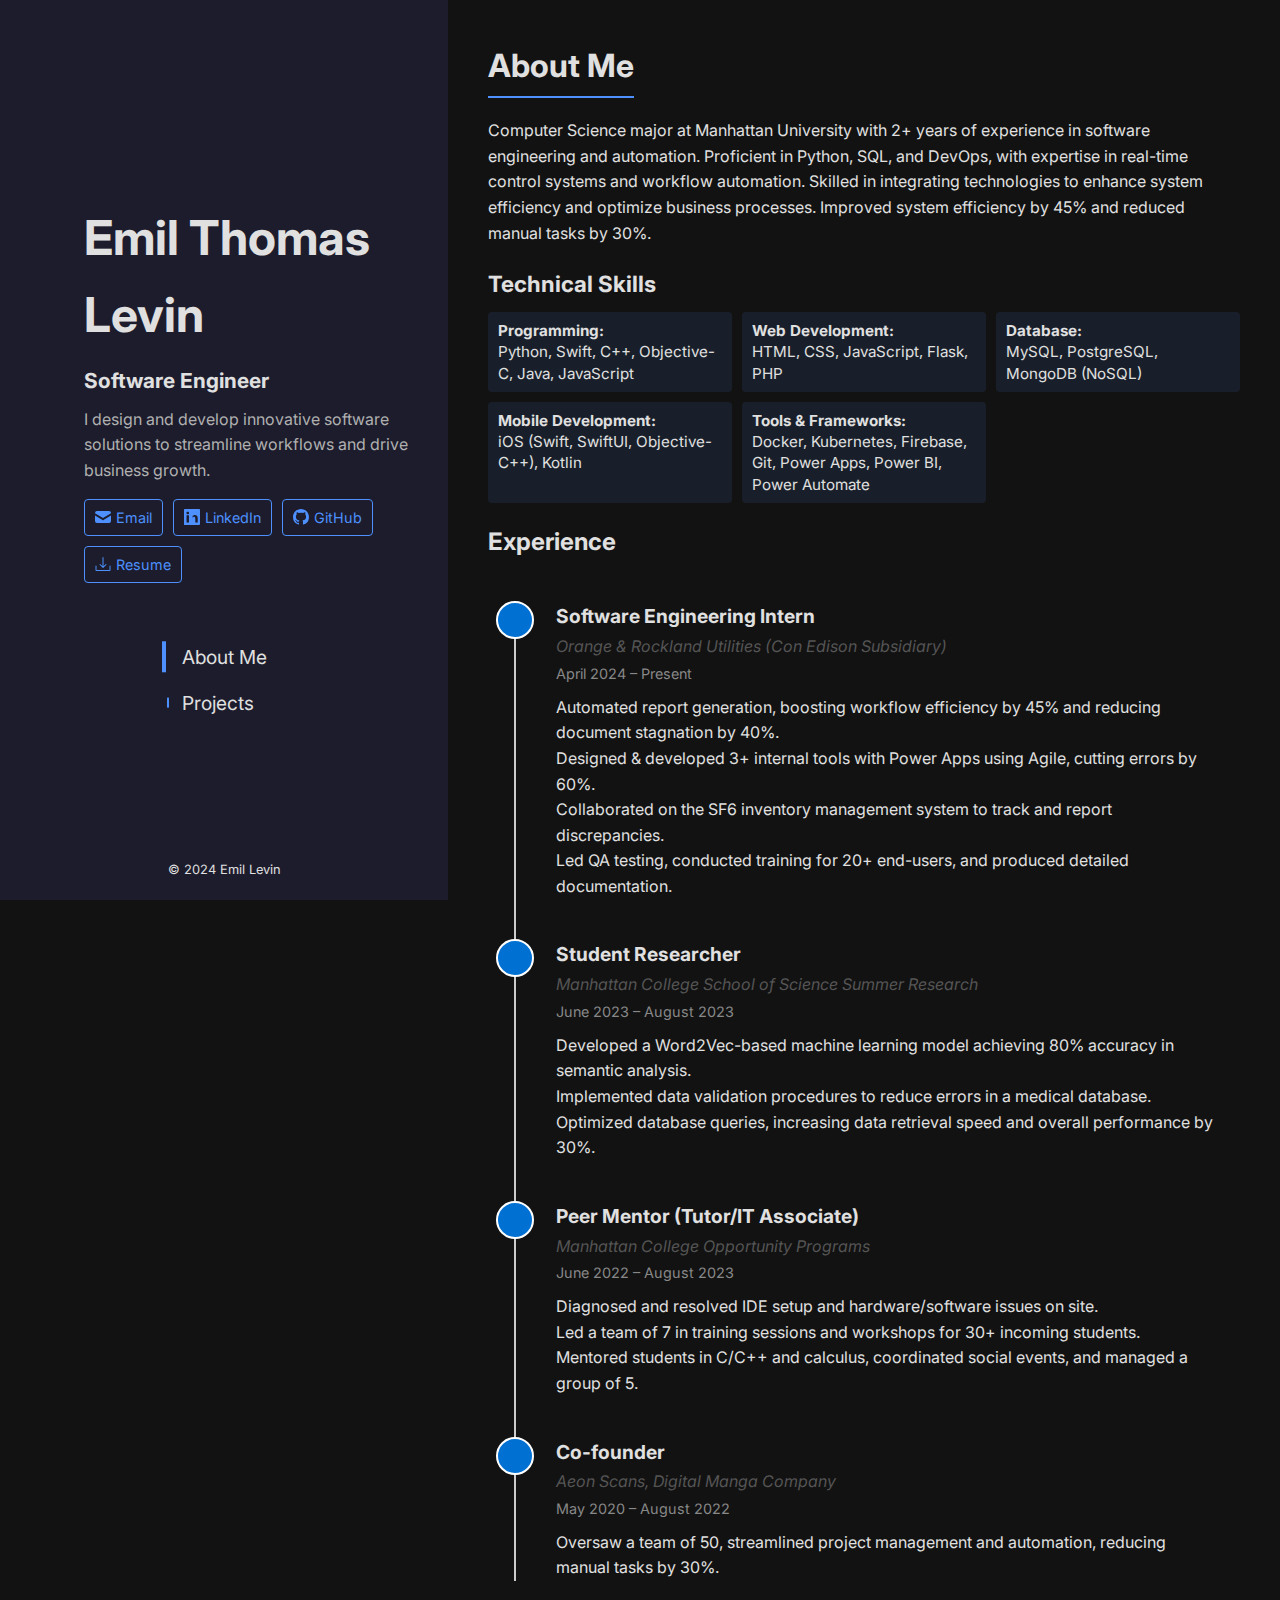
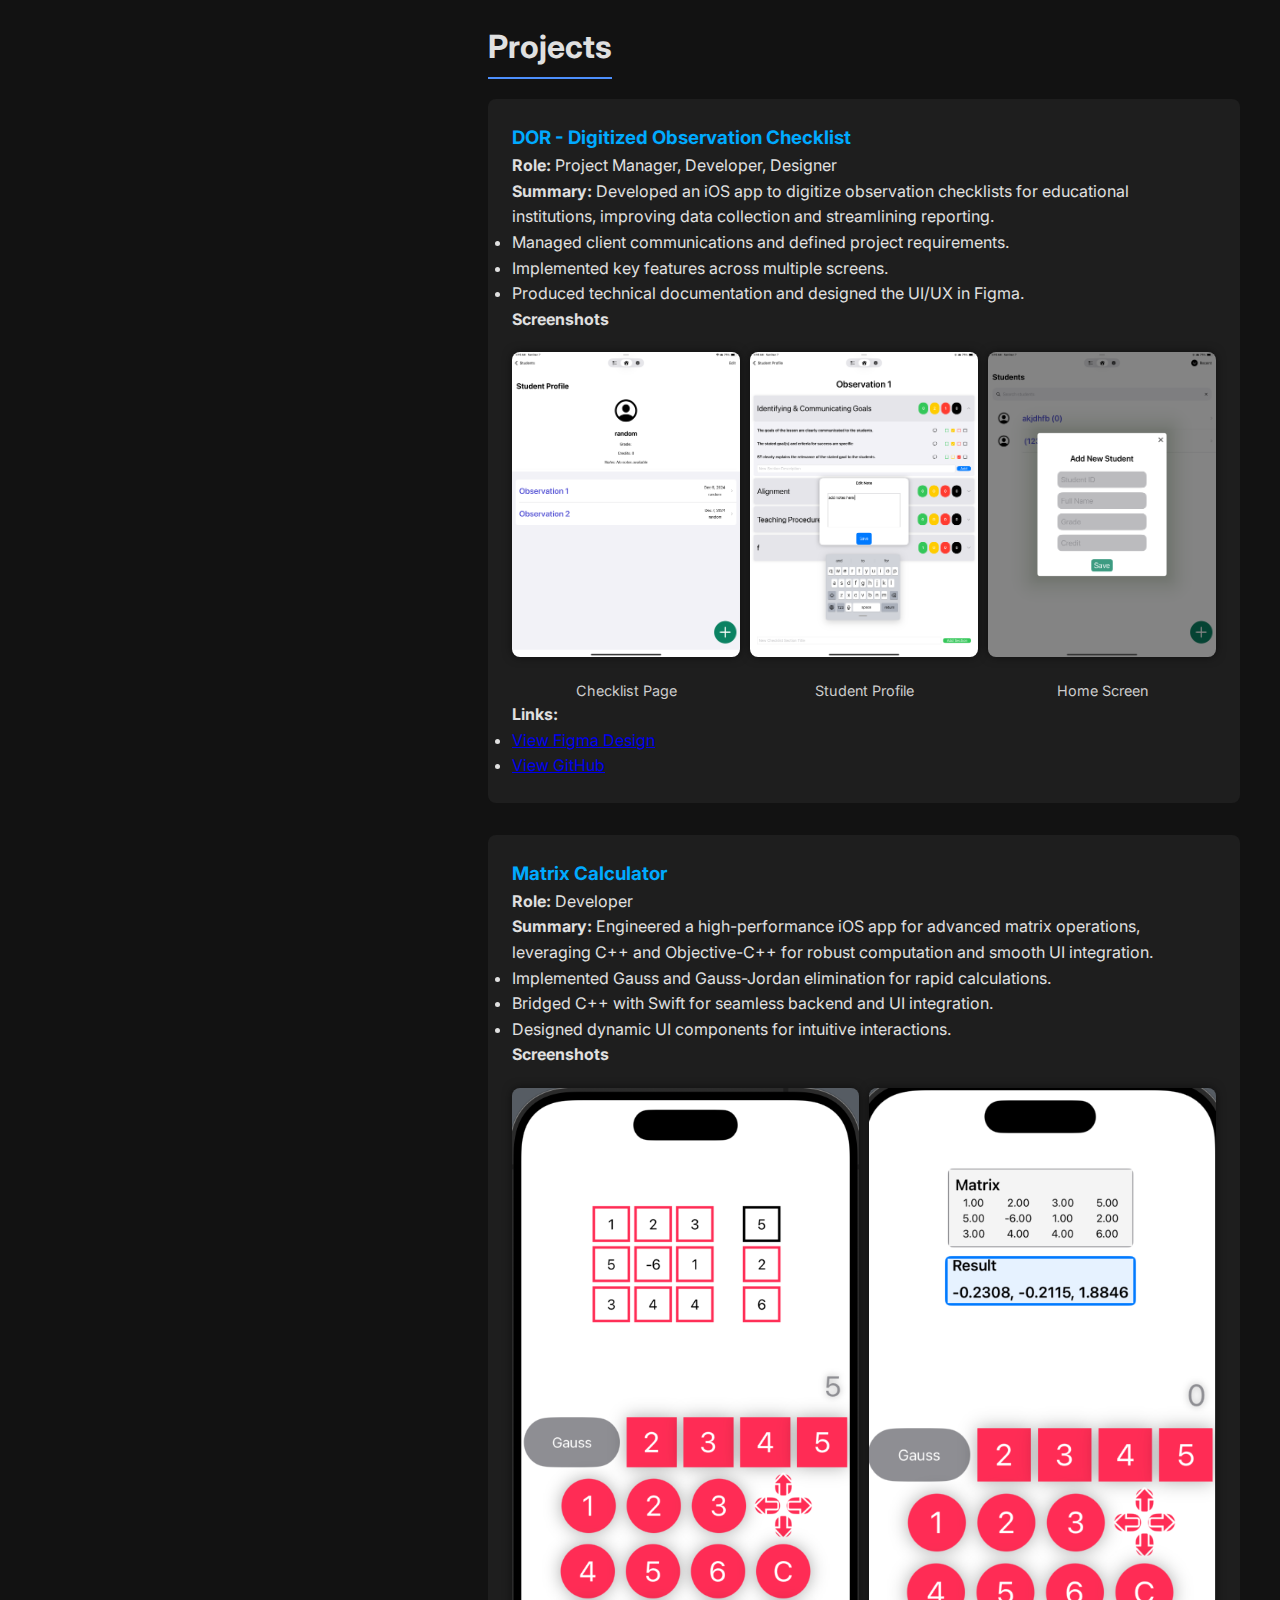
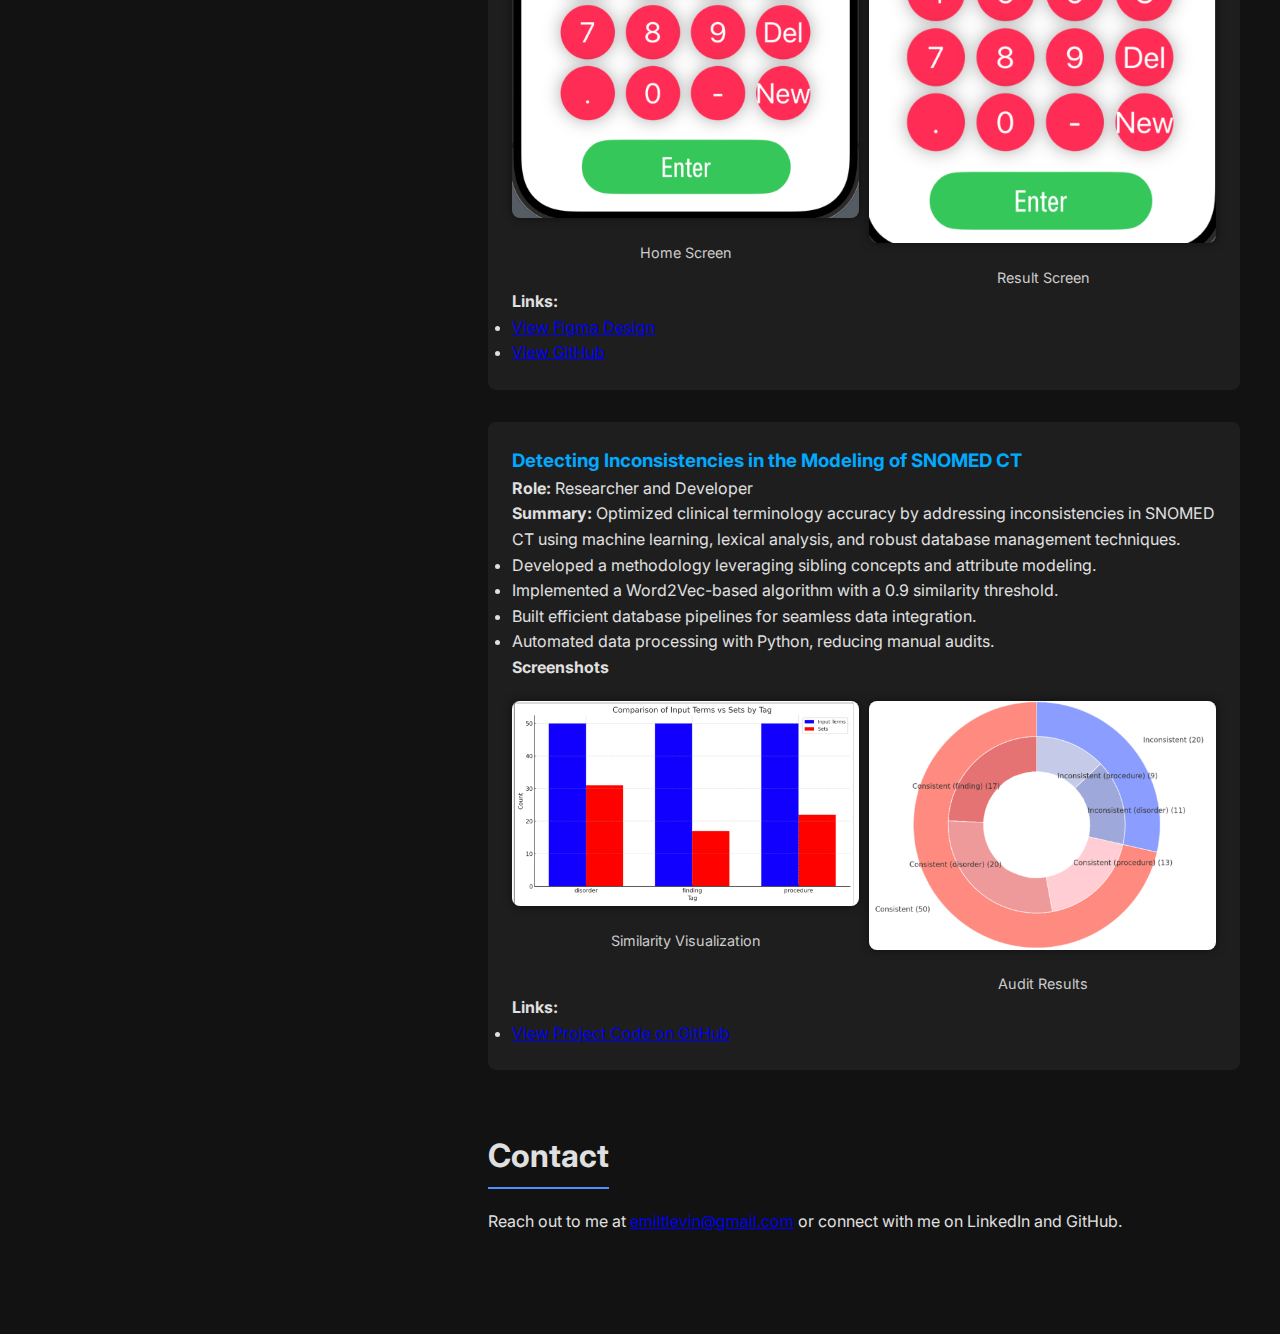
==== index.html @ 822dd649 "redesign" ====
<!DOCTYPE html>
<html lang="en">
<head>
  <meta charset="UTF-8" />
  <meta name="viewport" content="width=device-width, initial-scale=1" />
  <title>Emil Levin Portfolio</title>
  <link rel="stylesheet" href="css/styles.css" />
  <!-- Import a modern font -->
  <link href="https://fonts.googleapis.com/css?family=Inter:400,700&display=swap" rel="stylesheet" />
</head>
<body>
  <!-- Sidebar: fixed, 450px wide -->
  <aside class="sidebar">
    <div class="sidebar-top">
      <div class="profile">
        <h1>Emil Thomas Levin</h1>
        <p class="title">Software Engineer</p>
        <p class="statement">
          I design and develop innovative software solutions to streamline workflows and drive business growth.
        </p>
        <!-- Social buttons -->
        <div class="social-links">
          <!-- Email Button -->
          <a href="mailto:emiltlevin@gmail.com" class="social-btn">
            <!-- Envelope SVG icon -->
            <svg width="16" height="16" fill="currentColor" viewBox="0 0 16 16">
              <path d="M0 4a2 2 0 0 1 2-2h12a2 2 0 0 1 2 2v.217l-8 4.8-8-4.8V4zm0 2.383l7.555 4.533a.5.5 0 0 0 .89 0L16 6.383V12a2 2 0 0 1-2 2H2a2 2 0 0 1-2-2V6.383z"/>
            </svg>
            <span>Email</span>
          </a>
          <!-- LinkedIn Button -->
          <a href="https://linkedin.com/in/elevin01" target="_blank" class="social-btn">
            <!-- LinkedIn SVG icon -->
            <svg width="16" height="16" fill="currentColor" viewBox="0 0 16 16">
              <path d="M0 1.146C0 .513.324 0 .725 0h14.55c.4 0 .725.513.725 1.146v13.708c0 .633-.324 1.146-.725 1.146H.725A.723.723 0 0 1 0 14.854V1.146zm4.943 12.248V6.169H2.542v7.225h2.401zm-1.2-8.213c.837 0 1.357-.554 1.357-1.248-.015-.709-.52-1.248-1.341-1.248-.821 0-1.357.54-1.357 1.248 0 .694.52 1.248 1.327 1.248h.014zm4.908 8.213V9.359c0-.224.016-.448.083-.608.182-.448.597-.913 1.293-.913.913 0 1.279.689 1.279 1.699v4.043h2.4V9.276c0-2.227-1.184-3.259-2.765-3.259-1.275 0-1.845.7-2.165 1.19h.03V6.169H8.651c.03.608 0 7.225 0 7.225h2.4z"/>
            </svg>
            <span>LinkedIn</span>
          </a>
          <!-- GitHub Button -->
          <a href="https://github.com/elevin01" target="_blank" class="social-btn">
            <!-- GitHub SVG icon -->
            <svg width="16" height="16" fill="currentColor" viewBox="0 0 16 16">
              <path d="M8 0C3.58 0 0 3.58 0 8a8 8 0 0 0 5.47 7.59c.4.074.55-.174.55-.388 0-.192-.007-.7-.01-1.376-2.23.484-2.7-1.076-2.7-1.076-.364-.924-.89-1.17-.89-1.17-.727-.497.055-.487.055-.487.803.057 1.225.825 1.225.825.715 1.224 1.874.87 2.33.666.072-.517.28-.87.508-1.07-1.78-.202-3.644-.89-3.644-3.96 0-.876.312-1.59.823-2.15-.083-.203-.357-1.017.078-2.12 0 0 .67-.214 2.2.82a7.61 7.61 0 0 1 2-.268c.68.003 1.36.092 2 .268 1.53-1.034 2.2-.82 2.2-.82.435 1.104.16 1.918.078 2.12.513.56.823 1.274.823 2.15 0 3.08-1.867 3.756-3.65 3.954.288.248.543.737.543 1.486 0 1.07-.01 1.93-.01 2.19 0 .216.15.466.55.387A8.001 8.001 0 0 0 16 8c0-4.42-3.58-8-8-8z"/>
            </svg>
            <span>GitHub</span>
          </a>
          <!-- Download Resume Button -->
          <a href="Resume_Emil.pdf" class="download-btn" download>
            <!-- Download SVG icon -->
            <svg width="16" height="16" fill="currentColor" viewBox="0 0 16 16">
              <path d="M.5 9.9V14a1 1 0 0 0 1 1h13a1 1 0 0 0 1-1V9.9a.5.5 0 0 0-1 0V14H1.5V9.9a.5.5 0 0 0-1 0z"/>
              <path d="M7.646 11.854a.5.5 0 0 0 .708 0l3-3a.5.5 0 0 0-.708-.708L8.5 10.293V1.5a.5.5 0 0 0-1 0v8.793L5.354 8.146a.5.5 0 1 0-.708.708l3 3z"/>
            </svg>
            <span>Resume</span>
          </a>
        </div>
      </div>
    </div>
    <div class="sidebar-middle">
      <nav class="nav">
        <ul>
          <li class="active"><a href="#about">About Me</a></li>
          <li><a href="#projects">Projects</a></li>
        </ul>
      </nav>
    </div>
    <div class="sidebar-bottom">
      <footer class="sidebar-footer">
        <p>&copy; 2024 Emil Levin</p>
      </footer>
    </div>
  </aside>

  <!-- Main content area: scrollable on the right -->
  <main class="content">
    <!-- About Section -->
    <section id="about" class="section">
      <h2>About Me</h2>
      <p>
        Computer Science major at Manhattan University with 2+ years of experience in software engineering and automation. Proficient in Python, SQL, and DevOps, with expertise in real-time control systems and workflow automation. Skilled in integrating technologies to enhance system efficiency and optimize business processes. Improved system efficiency by 45% and reduced manual tasks by 30%.
      </p>
      <div class="skills">
        <h3>Technical Skills</h3>
        <ul class="skills-list">
          <li><strong>Programming:</strong> <br>Python, Swift, C++, Objective-C, Java, JavaScript</li>
          <li><strong>Web Development:</strong> <br>HTML, CSS, JavaScript, Flask, PHP</li>
          <li><strong>Database:</strong> <br>MySQL, PostgreSQL, MongoDB (NoSQL)</li>
          <li><strong>Mobile Development:</strong> <br>iOS (Swift, SwiftUI, Objective-C++), Kotlin</li>
          <li><strong>Tools &amp; Frameworks:</strong> <br>Docker, Kubernetes, Firebase, Git, Power Apps, Power BI, Power Automate</li>
        </ul>
      </div>
    </section>

    <h2>Experience</h2>
    <div class="timeline">
      <div class="timeline-item">
        <div class="timeline-header">
          <h4 class="role">Software Engineering Intern</h4>
          <span class="company">Orange & Rockland Utilities (Con Edison Subsidiary)</span>
          <span class="date">April 2024 – Present</span>
        </div>
        <ul class="timeline-details">
          <li>Automated report generation, boosting workflow efficiency by 45% and reducing document stagnation by 40%.</li>
          <li>Designed & developed 3+ internal tools with Power Apps using Agile, cutting errors by 60%.</li>
          <li>Collaborated on the SF6 inventory management system to track and report discrepancies.</li>
          <li>Led QA testing, conducted training for 20+ end-users, and produced detailed documentation.</li>
        </ul>
      </div>
      
      <div class="timeline-item">
        <div class="timeline-header">
          <h4 class="role">Student Researcher</h4>
          <span class="company">Manhattan College School of Science Summer Research</span>
          <span class="date">June 2023 – August 2023</span>
        </div>
        <ul class="timeline-details">
          <li>Developed a Word2Vec-based machine learning model achieving 80% accuracy in semantic analysis.</li>
          <li>Implemented data validation procedures to reduce errors in a medical database.</li>
          <li>Optimized database queries, increasing data retrieval speed and overall performance by 30%.</li>
        </ul>
      </div>
      
      <div class="timeline-item">
        <div class="timeline-header">
          <h4 class="role">Peer Mentor (Tutor/IT Associate)</h4>
          <span class="company">Manhattan College Opportunity Programs</span>
          <span class="date">June 2022 – August 2023</span>
        </div>
        <ul class="timeline-details">
          <li>Diagnosed and resolved IDE setup and hardware/software issues on site.</li>
          <li>Led a team of 7 in training sessions and workshops for 30+ incoming students.</li>
          <li>Mentored students in C/C++ and calculus, coordinated social events, and managed a group of 5.</li>
        </ul>
      </div>
      
      <div class="timeline-item">
        <div class="timeline-header">
          <h4 class="role">Co-founder</h4>
          <span class="company">Aeon Scans, Digital Manga Company</span>
          <span class="date">May 2020 – August 2022</span>
        </div>
        <ul class="timeline-details">
          <li>Oversaw a team of 50, streamlined project management and automation, reducing manual tasks by 30%.</li>
        </ul>
      </div>
      
    </div>

    <!-- Projects Section -->
    <section id="projects" class="section">
      <h2>Projects</h2>
      <!-- Project 1 -->
      <div class="project">
        <h3>DOR - Digitized Observation Checklist</h3>
        <p><strong>Role:</strong> Project Manager, Developer, Designer</p>
        <p><strong>Summary:</strong> Developed an iOS app to digitize observation checklists for educational institutions, improving data collection and streamlining reporting.</p>
        <ul>
          <li>Managed client communications and defined project requirements.</li>
          <li>Implemented key features across multiple screens.</li>
          <li>Produced technical documentation and designed the UI/UX in Figma.</li>
        </ul>
        <div class="screenshots">
          <h4>Screenshots</h4>
          <div class="image-row">
            <div class="image-container">
              <img src="images/checklist_page.PNG" alt="Checklist Page" />
              <figcaption>Checklist Page</figcaption>
            </div>
            <div class="image-container">
              <img src="images/student_profile.PNG" alt="Student Profile" />
              <figcaption>Student Profile</figcaption>
            </div>
            <div class="image-container">
              <img src="images/home_screen.PNG" alt="Home Screen" />
              <figcaption>Home Screen</figcaption>
            </div>
          </div>
        </div>
        <p><strong>Links:</strong></p>
        <ul>
          <li><a href="https://www.figma.com/design/pqn4Yp57LnA5tRfVbVVe58/DOR?node-id=5-19&t=TeNGgJr6kRC5P4aV-1" target="_blank">View Figma Design</a></li>
          <li><a href="https://github.com/CodeWithTejpratab/OrchenIPadApp" target="_blank">View GitHub</a></li>
        </ul>
      </div>

      <!-- Project 2 -->
      <div class="project">
        <h3>Matrix Calculator</h3>
        <p><strong>Role:</strong> Developer</p>
        <p><strong>Summary:</strong> Engineered a high-performance iOS app for advanced matrix operations, leveraging C++ and Objective-C++ for robust computation and smooth UI integration.</p>
        <ul>
          <li>Implemented Gauss and Gauss-Jordan elimination for rapid calculations.</li>
          <li>Bridged C++ with Swift for seamless backend and UI integration.</li>
          <li>Designed dynamic UI components for intuitive interactions.</li>
        </ul>
        <div class="screenshots">
          <h4>Screenshots</h4>
          <div class="image-row">
            <div class="image-container">
              <img src="images/matrix_home.png" alt="Matrix Home Screen" />
              <figcaption>Home Screen</figcaption>
            </div>
            <div class="image-container">
              <img src="images/matrix_result.png" alt="Matrix Result Screen" />
              <figcaption>Result Screen</figcaption>
            </div>
          </div>
        </div>
        <p><strong>Links:</strong></p>
        <ul>
          <li><a href="https://www.figma.com/design/1XfQEsHopPjwN5zXA8ZKdD/NumComp-Project?t=55tMDvTMjGb1WVKr-1" target="_blank">View Figma Design</a></li>
          <li><a href="https://github.com/CodeWithTejpratab/IOS-app-Matrix-calculator" target="_blank">View GitHub</a></li>
        </ul>
      </div>

      <!-- Project 3 -->
      <div class="project">
        <h3>Detecting Inconsistencies in the Modeling of SNOMED CT</h3>
        <p><strong>Role:</strong> Researcher and Developer</p>
        <p><strong>Summary:</strong> Optimized clinical terminology accuracy by addressing inconsistencies in SNOMED CT using machine learning, lexical analysis, and robust database management techniques.</p>
        <ul>
          <li>Developed a methodology leveraging sibling concepts and attribute modeling.</li>
          <li>Implemented a Word2Vec-based algorithm with a 0.9 similarity threshold.</li>
          <li>Built efficient database pipelines for seamless data integration.</li>
          <li>Automated data processing with Python, reducing manual audits.</li>
        </ul>
        <div class="screenshots">
          <h4>Screenshots</h4>
          <div class="image-row">
            <div class="image-container">
              <img src="images/fig4.png" alt="Similarity Visualization" />
              <figcaption>Similarity Visualization</figcaption>
            </div>
            <div class="image-container">
              <img src="images/fig5.png" alt="Audit Results" />
              <figcaption>Audit Results</figcaption>
            </div>
          </div>
        </div>
        <p><strong>Links:</strong></p>
        <ul>
          <li><a href="https://github.com/elevin01/Summer-Research?tab=readme-ov-file" target="_blank">View Project Code on GitHub</a></li>
        </ul>
      </div>
    </section>

    <!-- Contact Section -->
    <section id="contact" class="section">
      <h2>Contact</h2>
      <p>
        Reach out to me at <a href="mailto:emiltlevin@gmail.com">emiltlevin@gmail.com</a> or connect with me on LinkedIn and GitHub.
      </p>
    </section>
  </main>

  <!-- Optional: JavaScript for scroll spy to update active nav link -->
  <script>
    const sections = document.querySelectorAll('section');
    const navItems = document.querySelectorAll('.nav ul li');

    window.addEventListener('scroll', () => {
      let currentSection = '';
      sections.forEach(section => {
        const sectionTop = section.offsetTop;
        if (pageYOffset >= sectionTop - 60) {
          currentSection = section.getAttribute('id');
        }
      });
      navItems.forEach(li => {
        li.classList.remove('active');
        if (li.querySelector('a').getAttribute('href').substring(1) === currentSection) {
          li.classList.add('active');
        }
      });
    });
  </script>
</body>
</html>
---- css/styles.css ----
/* COLOR & TYPOGRAPHY */
:root {
  --primary-color: #e0e0e0;
  --secondary-color: #b0b0b0;
  --accent-color: #4d90fe; /* Blue accent */
  --background-color: #121212;
  --sidebar-bg: #1c1c2c;   /* Dark blue-grey */
  --font-family: 'Inter', sans-serif;
}

* {
  box-sizing: border-box;
  margin: 0;
  padding: 0;
}

body {
  font-family: var(--font-family);
  line-height: 1.6;
  color: var(--primary-color);
  background: var(--background-color);
}

/* SIDEBAR (35% width) */
.sidebar {
  position: fixed;
  top: 0;
  left: 0;
  bottom: 0;
  width: 35%; /* 35% of screen */
  background: var(--sidebar-bg);
  padding: 20px;
  display: flex;
  flex-direction: column;
}

.sidebar-top {
  margin-bottom: 20px;
}

.profile h1 {
  font-size: 3em;
  margin-bottom: 10px;
}

.sidebar-top {
  margin-top: 20vh;
  margin-left: 5vw;
}

.title {
  font-weight: 700;
  margin: 10px 0;
  font-size: 1.3em;
}

.statement {
  font-size: 1em;
  color: var(--secondary-color);
  margin-bottom: 15px;
}

/* SOCIAL BUTTONS */
.social-links {
  display: flex;
  flex-wrap: wrap;
  gap: 10px;
}

.social-btn,
.download-btn {
  display: inline-flex;
  align-items: center;
  gap: 5px;
  padding: 6px 10px;
  border: 1px solid var(--accent-color);
  border-radius: 4px;
  text-decoration: none;
  color: var(--accent-color);
  font-size: 0.9em;
  transition: background 0.3s ease, color 0.3s ease;
}

.social-btn:hover,
.download-btn:hover {
  background: var(--accent-color);
  color: var(--background-color);
}

/* NAVIGATION CENTERING */
.sidebar-middle {
  flex-grow: 1;
  display: flex;
  align-items: center;
  justify-content: center;
  transform: translateY(-20%);
}

.nav ul {
  list-style: none;
}

.nav li {
  position: relative;
  margin: 15px 0;
}

.nav li a {
  text-decoration: none;
  color: var(--primary-color);
  font-size: 1.2em;
  transition: color 0.3s ease;
}

.nav li a:hover {
  color: var(--accent-color);
}

/* ACTIVE NAV INDICATOR */
.nav li::before {
  content: "";
  position: absolute;
  left: -15px;
  top: 50%;
  transform: translateY(-50%);
  width: 2px;
  height: 10px;
  background: var(--accent-color);
  transition: all 0.3s ease;
}

.nav li.active::before {
  height: 100%;
  width: 4px;
  left: -20px;
}

/* SIDEBAR BOTTOM */
.sidebar-bottom {
  display: flex;
  flex-direction: column;
  align-items: center;
  gap: 10px;
}

.sidebar-footer {
  font-size: 0.8em;
  text-align: center;
}

/* MAIN CONTENT (65% width) */
.content {
  position: relative;
  margin-left: 35%; /* match sidebar width */
  width: 65%;
  padding: 40px;
  overflow-y: auto;
}

/* SECTIONS */
.section {
  margin-bottom: 60px;
}

.section h2 {
  font-size: 2em;
  margin-bottom: 20px;
  border-bottom: 2px solid var(--accent-color);
  display: inline-block;
  padding-bottom: 5px;
}

/* ABOUT SECTION TWEAKS */
#about.section {
  margin-bottom: 20px; /* reduce gap before next section */
}

/* EXPERIENCE HEADING (optional if you use a class) */
.experience-heading {
  font-size: 1.4em;
  margin-top: 0;
  margin-bottom: 20px;
  color: var(--primary-color);
}

/* TIMELINE */
.timeline {
  margin: 40px auto;
  padding-left: 40px;
  max-width: 700px;
  border-left: 2px solid #ccc;
  position: relative;
}

.timeline-item {
  position: relative;
  margin-bottom: 40px;
}

.timeline-item::before {
  content: "";
  position: absolute;
  left: -60px;
  width: 34px;
  height: 34px;
  background-color: #0070d2;
  border-radius: 50%;
  border: 2px solid #fff;
}

.timeline-header {
  margin-bottom: 10px;
}

.timeline-header .role {
  font-size: 1.2em;
  font-weight: bold;
  margin: 0;
}

.timeline-header .company {
  display: block;
  font-style: italic;
  color: #555;
  margin-top: 2px;
}

.timeline-header .date {
  display: block;
  color: #888;
  font-size: 0.9em;
  margin-top: 2px;
}

.timeline-details {
  list-style: none;
  padding-left: 0;
}

/* SKILLS */
.skills {
  margin-top: 20px;
}

.skills h3 {
  font-size: 1.4em;     /* Slightly smaller than About (2em) */
  margin-bottom: 10px;
  color: var(--primary-color); /* White text, not blue */
}

/* SKILLS GRID */
.skills-list {
  display: grid;
  grid-template-columns: repeat(auto-fit, minmax(200px, 1fr));
  gap: 10px;
  list-style: none;
  padding: 0;
  font-size: 0.95em;
}

.skills-list li {
  background: rgba(77, 144, 254, 0.1); /* Subtle blue tint */
  padding: 8px 10px;
  border-radius: 4px;
  margin-bottom: 0; /* remove extra spacing if needed */
  line-height: 1.4;
}

/* PROJECTS */
.project {
  margin-bottom: 2rem;
  background-color: #1e1e1e;
  padding: 1.5rem;
  border-radius: 8px;
}

.project h3 {
  color: #00aaff; /* bright project heading color */
}

/* IMAGES */
.image-row {
  display: flex;
  flex-wrap: nowrap;
  justify-content: space-between;
  gap: 10px;
  margin-top: 10px;
}

.image-container {
  text-align: center;
  flex: 1;
}

.image-container img {
  width: 100%;
  max-width: 200px;
  height: auto;
  border-radius: 8px;
  box-shadow: 0 4px 6px rgba(0, 0, 0, 0.3);
}

.image-container figcaption {
  font-size: 0.9rem;
  color: #cccccc;
  margin-top: 5px;
}

.screenshots img {
  width: 100%;
  max-width: 400px;
  margin: 10px 0;
  border-radius: 8px;
  box-shadow: 0 0 10px rgba(0, 0, 0, 0.5);
}

.screenshots figcaption {
  font-size: 0.9rem;
  color: #cccccc;
  text-align: center;
}
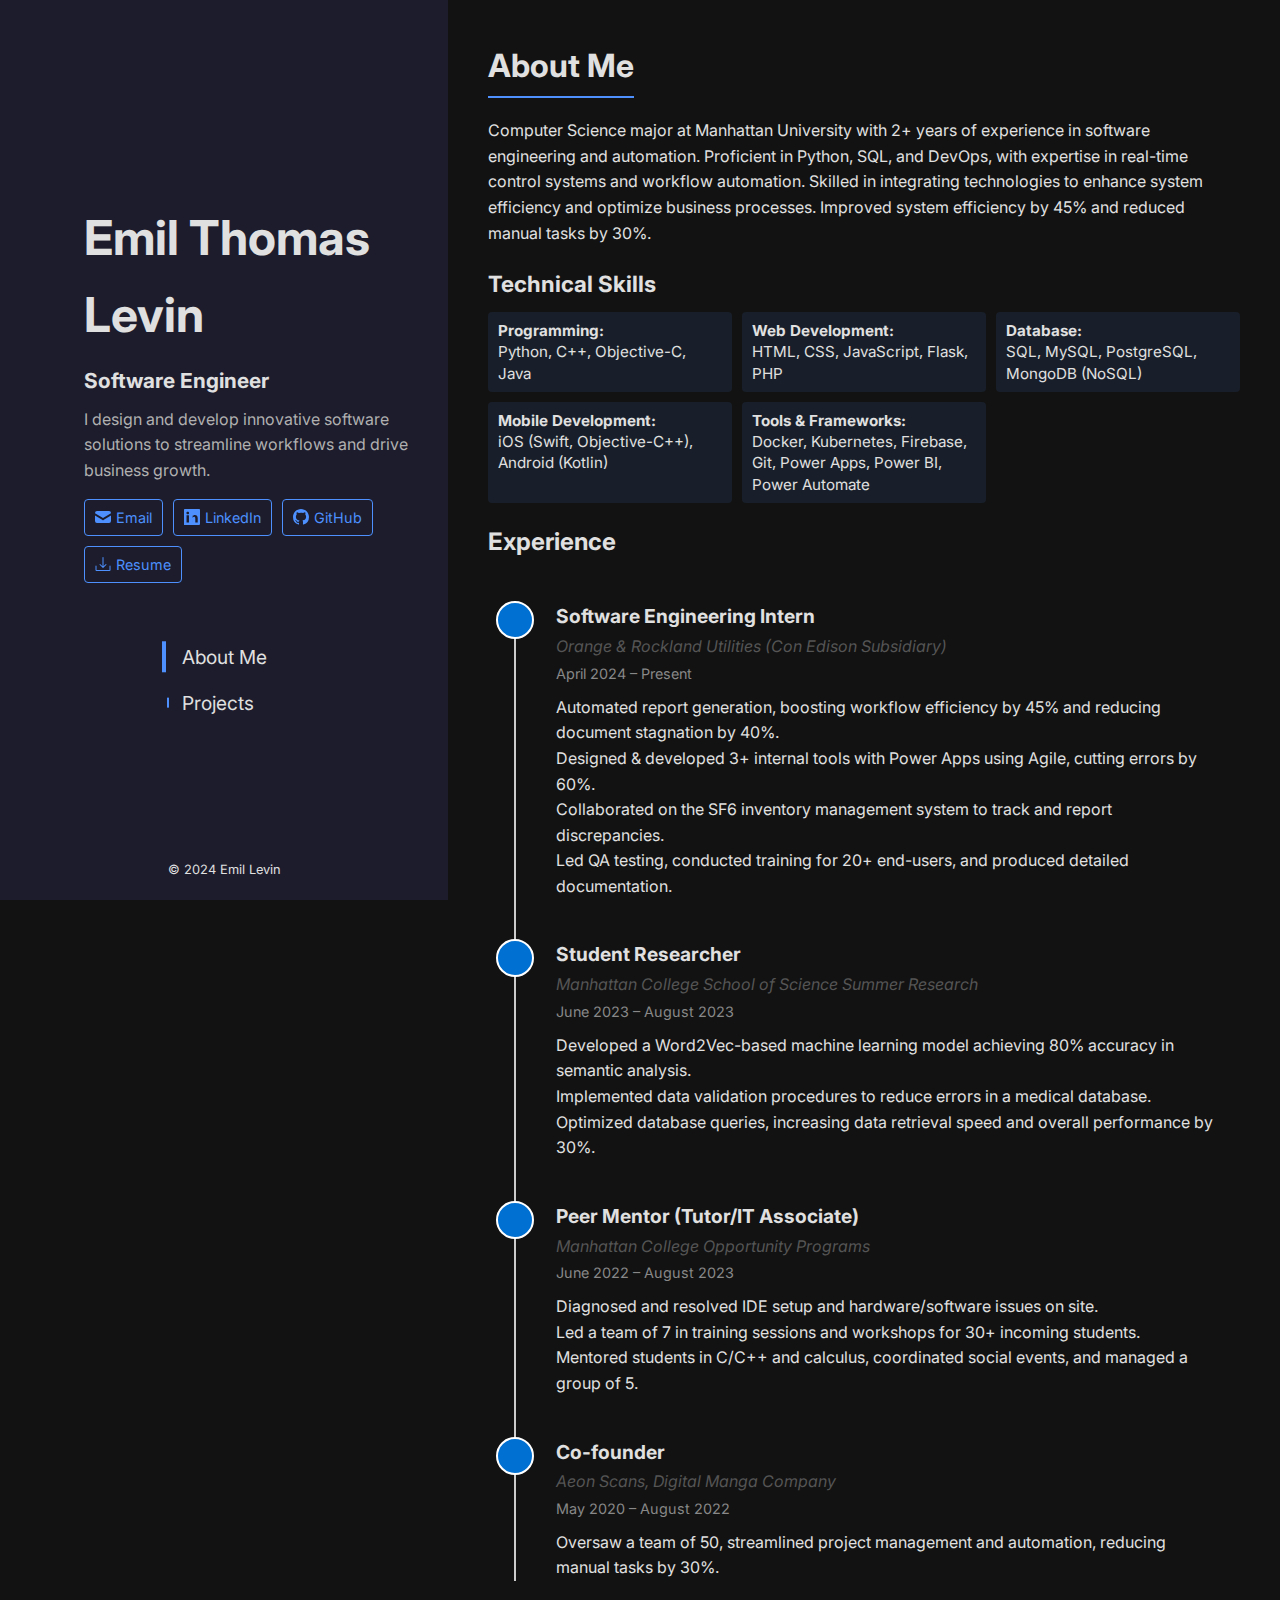
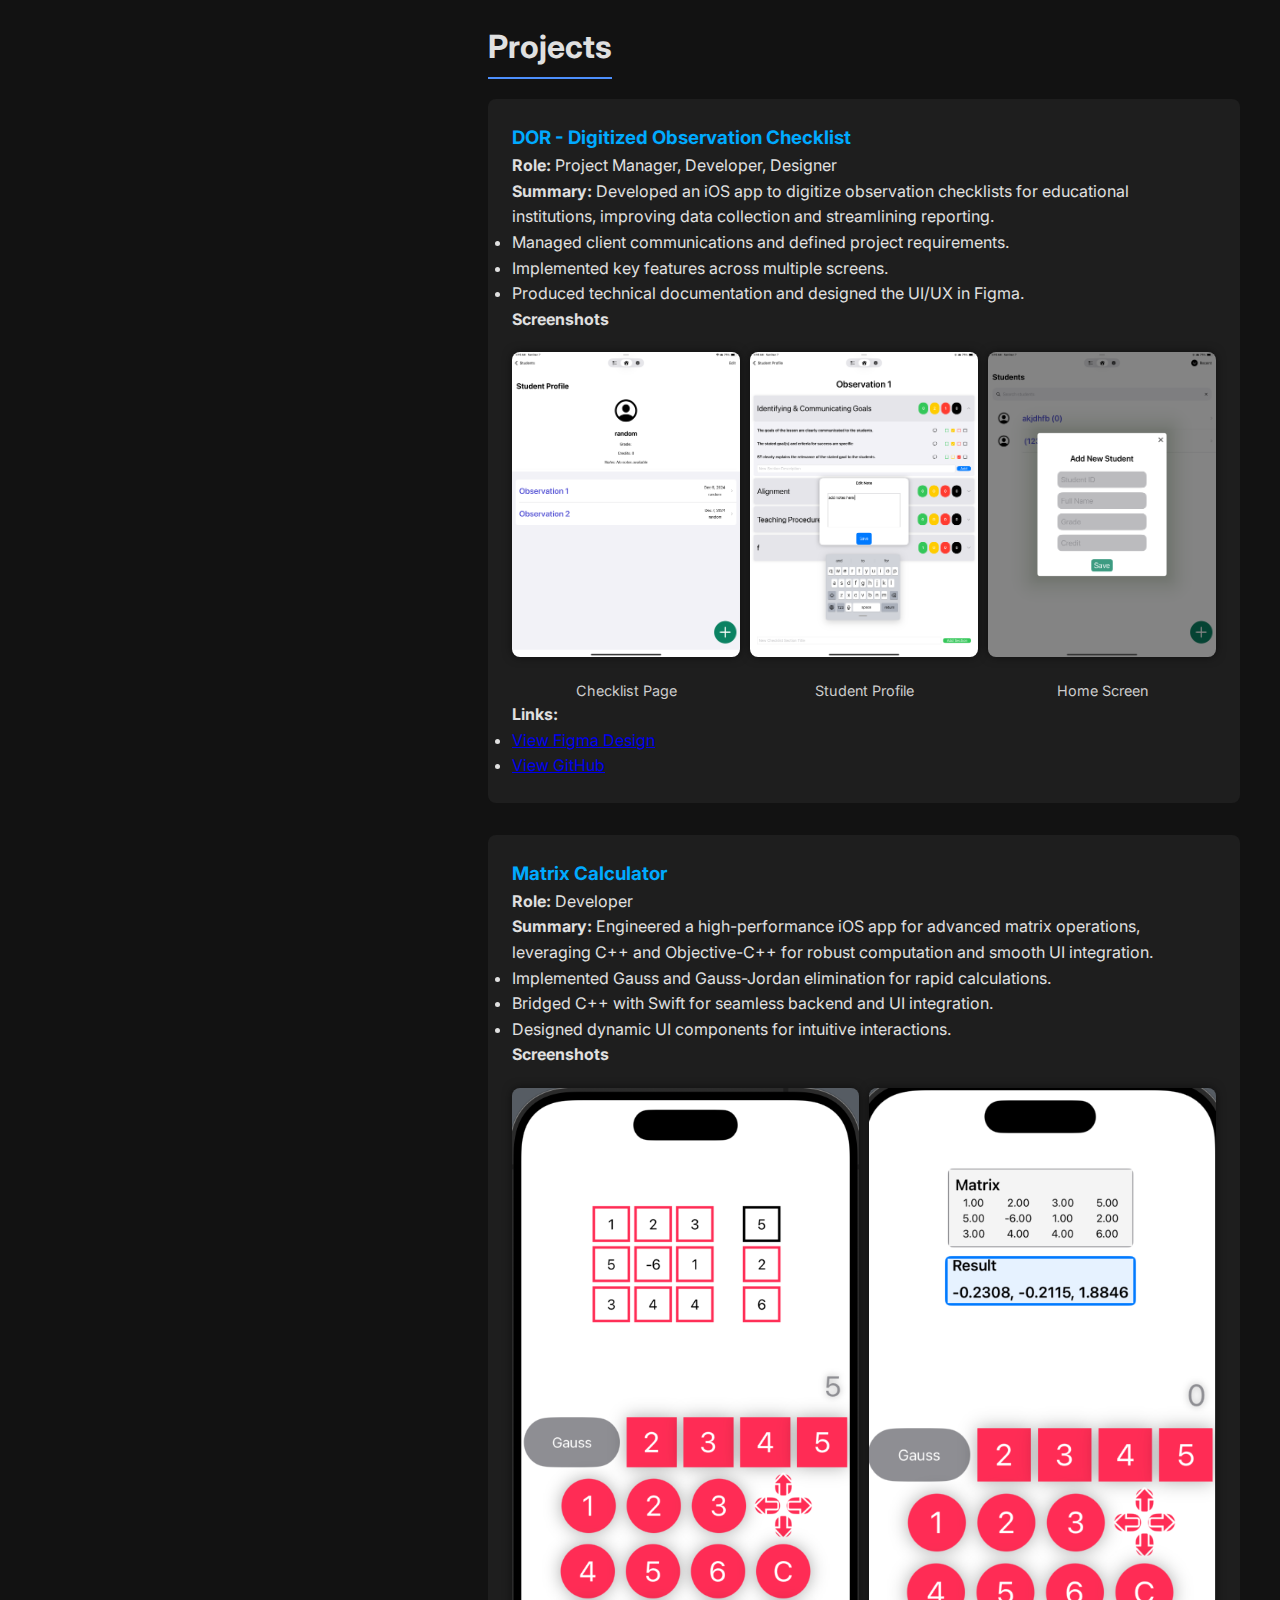
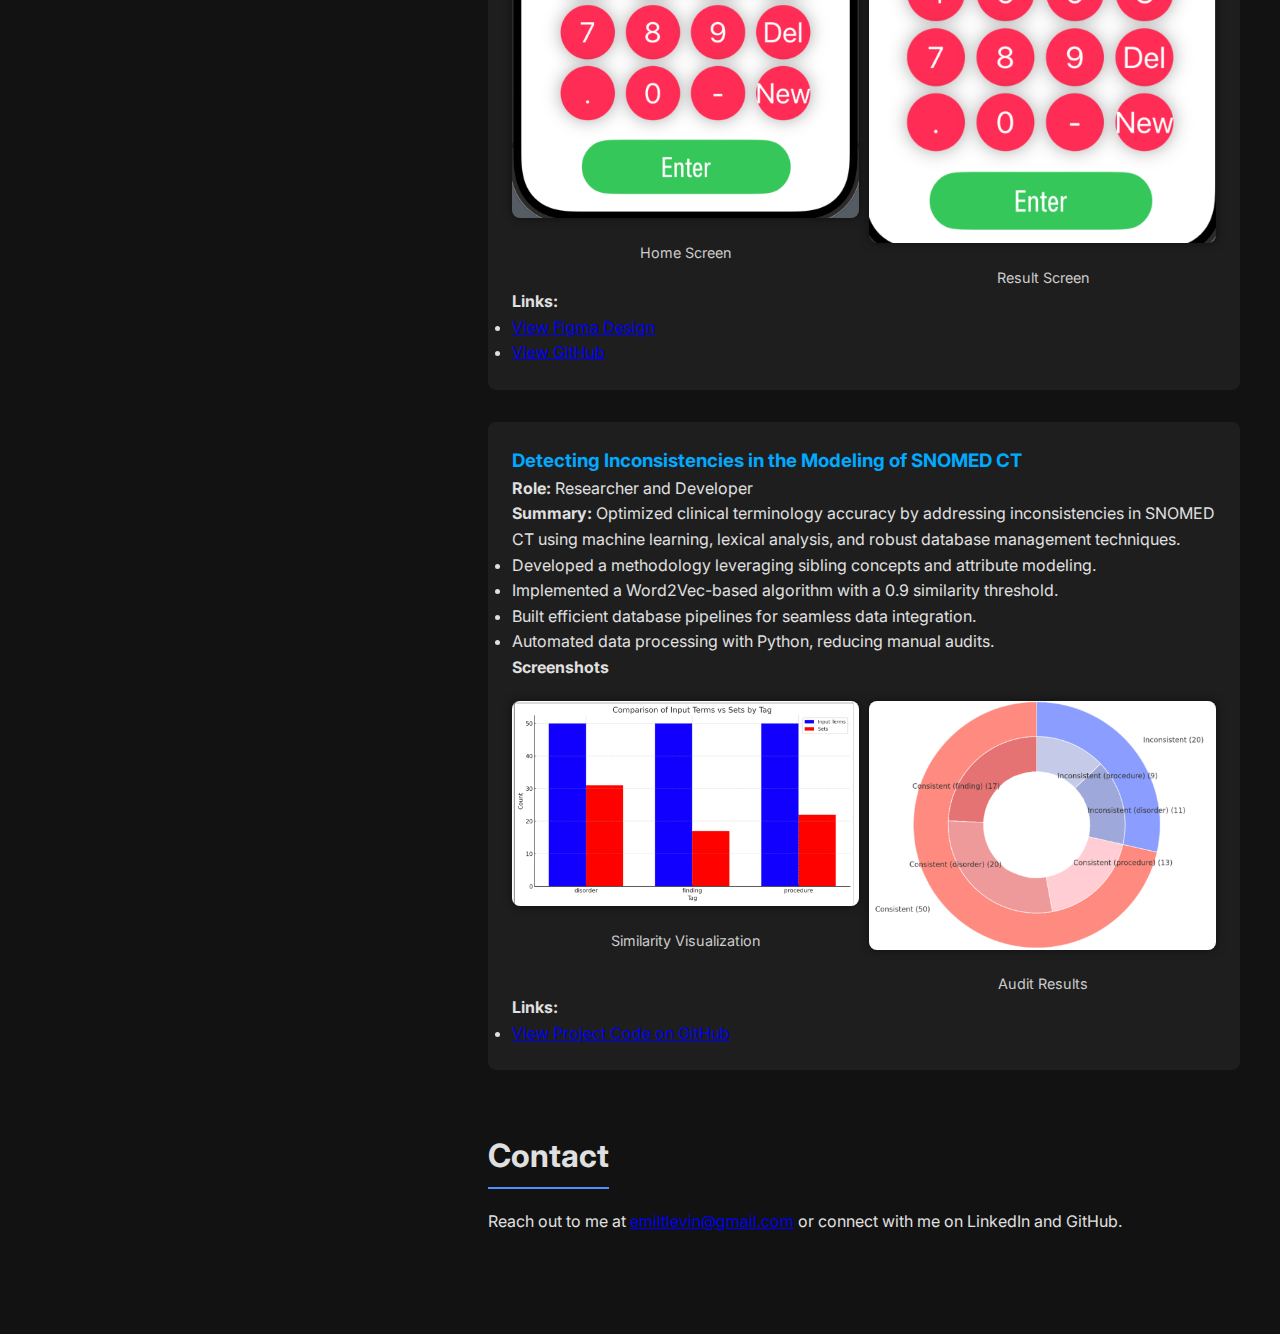
==== commit 14a753e4: "changed my tech stack" ====
--- a/index.html
+++ b/index.html
@@ -5,11 +5,10 @@
   <meta name="viewport" content="width=device-width, initial-scale=1" />
   <title>Emil Levin Portfolio</title>
   <link rel="stylesheet" href="css/styles.css" />
-  <!-- Import a modern font -->
   <link href="https://fonts.googleapis.com/css?family=Inter:400,700&display=swap" rel="stylesheet" />
 </head>
 <body>
-  <!-- Sidebar: fixed, 450px wide -->
+  <!-- Sidebar -->
   <aside class="sidebar">
     <div class="sidebar-top">
       <div class="profile">
@@ -71,7 +70,7 @@
     </div>
   </aside>
 
-  <!-- Main content area: scrollable on the right -->
+  <!-- Main content area -->
   <main class="content">
     <!-- About Section -->
     <section id="about" class="section">
@@ -82,10 +81,10 @@
       <div class="skills">
         <h3>Technical Skills</h3>
         <ul class="skills-list">
-          <li><strong>Programming:</strong> <br>Python, Swift, C++, Objective-C, Java, JavaScript</li>
+          <li><strong>Programming:</strong> <br>Python, C++, Objective-C, Java</li>
           <li><strong>Web Development:</strong> <br>HTML, CSS, JavaScript, Flask, PHP</li>
-          <li><strong>Database:</strong> <br>MySQL, PostgreSQL, MongoDB (NoSQL)</li>
-          <li><strong>Mobile Development:</strong> <br>iOS (Swift, SwiftUI, Objective-C++), Kotlin</li>
+          <li><strong>Database:</strong> <br>SQL, MySQL, PostgreSQL, MongoDB (NoSQL)</li>
+          <li><strong>Mobile Development:</strong> <br>iOS (Swift, Objective-C++), Android (Kotlin)</li>
           <li><strong>Tools &amp; Frameworks:</strong> <br>Docker, Kubernetes, Firebase, Git, Power Apps, Power BI, Power Automate</li>
         </ul>
       </div>
@@ -253,7 +252,7 @@
     </section>
   </main>
 
-  <!-- Optional: JavaScript for scroll spy to update active nav link -->
+  <!-- JavaScript for scroll spy to update active nav link -->
   <script>
     const sections = document.querySelectorAll('section');
     const navItems = document.querySelectorAll('.nav ul li');
--- a/css/styles.css
+++ b/css/styles.css
@@ -2,9 +2,9 @@
 :root {
   --primary-color: #e0e0e0;
   --secondary-color: #b0b0b0;
-  --accent-color: #4d90fe; /* Blue accent */
+  --accent-color: #4d90fe; 
   --background-color: #121212;
-  --sidebar-bg: #1c1c2c;   /* Dark blue-grey */
+  --sidebar-bg: #1c1c2c;  
   --font-family: 'Inter', sans-serif;
 }
 
@@ -27,7 +27,7 @@
   top: 0;
   left: 0;
   bottom: 0;
-  width: 35%; /* 35% of screen */
+  width: 35%;
   background: var(--sidebar-bg);
   padding: 20px;
   display: flex;
@@ -36,6 +36,8 @@
 
 .sidebar-top {
   margin-bottom: 20px;
+  position: relative;
+  z-index: 2;
 }
 
 .profile h1 {
@@ -151,7 +153,7 @@
 /* MAIN CONTENT (65% width) */
 .content {
   position: relative;
-  margin-left: 35%; /* match sidebar width */
+  margin-left: 35%; 
   width: 65%;
   padding: 40px;
   overflow-y: auto;
@@ -170,12 +172,12 @@
   padding-bottom: 5px;
 }
 
-/* ABOUT SECTION TWEAKS */
+/* ABOUT SECTION */
 #about.section {
-  margin-bottom: 20px; /* reduce gap before next section */
-}
-
-/* EXPERIENCE HEADING (optional if you use a class) */
+  margin-bottom: 20px; 
+}
+
+/* EXPERIENCE HEADING */
 .experience-heading {
   font-size: 1.4em;
   margin-top: 0;
@@ -243,9 +245,9 @@
 }
 
 .skills h3 {
-  font-size: 1.4em;     /* Slightly smaller than About (2em) */
+  font-size: 1.4em;    
   margin-bottom: 10px;
-  color: var(--primary-color); /* White text, not blue */
+  color: var(--primary-color); 
 }
 
 /* SKILLS GRID */
@@ -259,10 +261,10 @@
 }
 
 .skills-list li {
-  background: rgba(77, 144, 254, 0.1); /* Subtle blue tint */
+  background: rgba(77, 144, 254, 0.1); 
   padding: 8px 10px;
   border-radius: 4px;
-  margin-bottom: 0; /* remove extra spacing if needed */
+  margin-bottom: 0; 
   line-height: 1.4;
 }
 
@@ -275,7 +277,7 @@
 }
 
 .project h3 {
-  color: #00aaff; /* bright project heading color */
+  color: #00aaff; 
 }
 
 /* IMAGES */
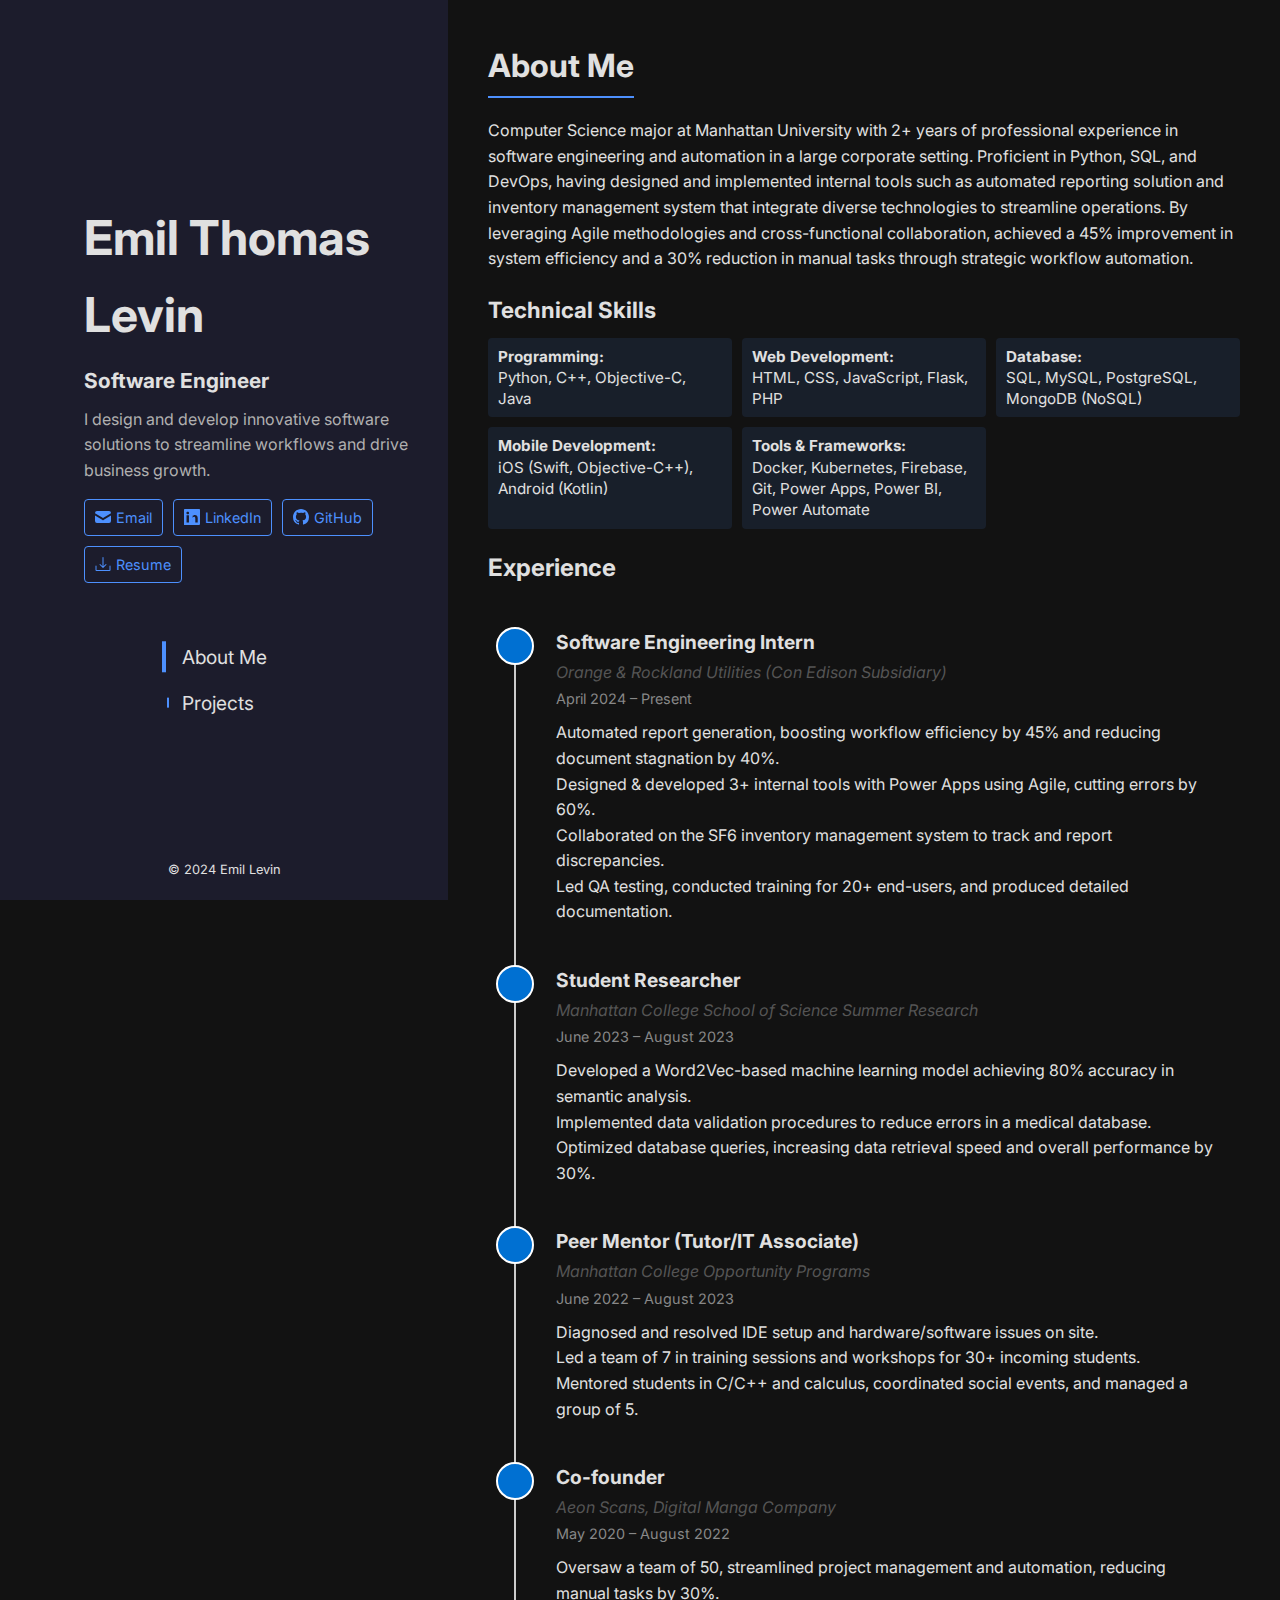
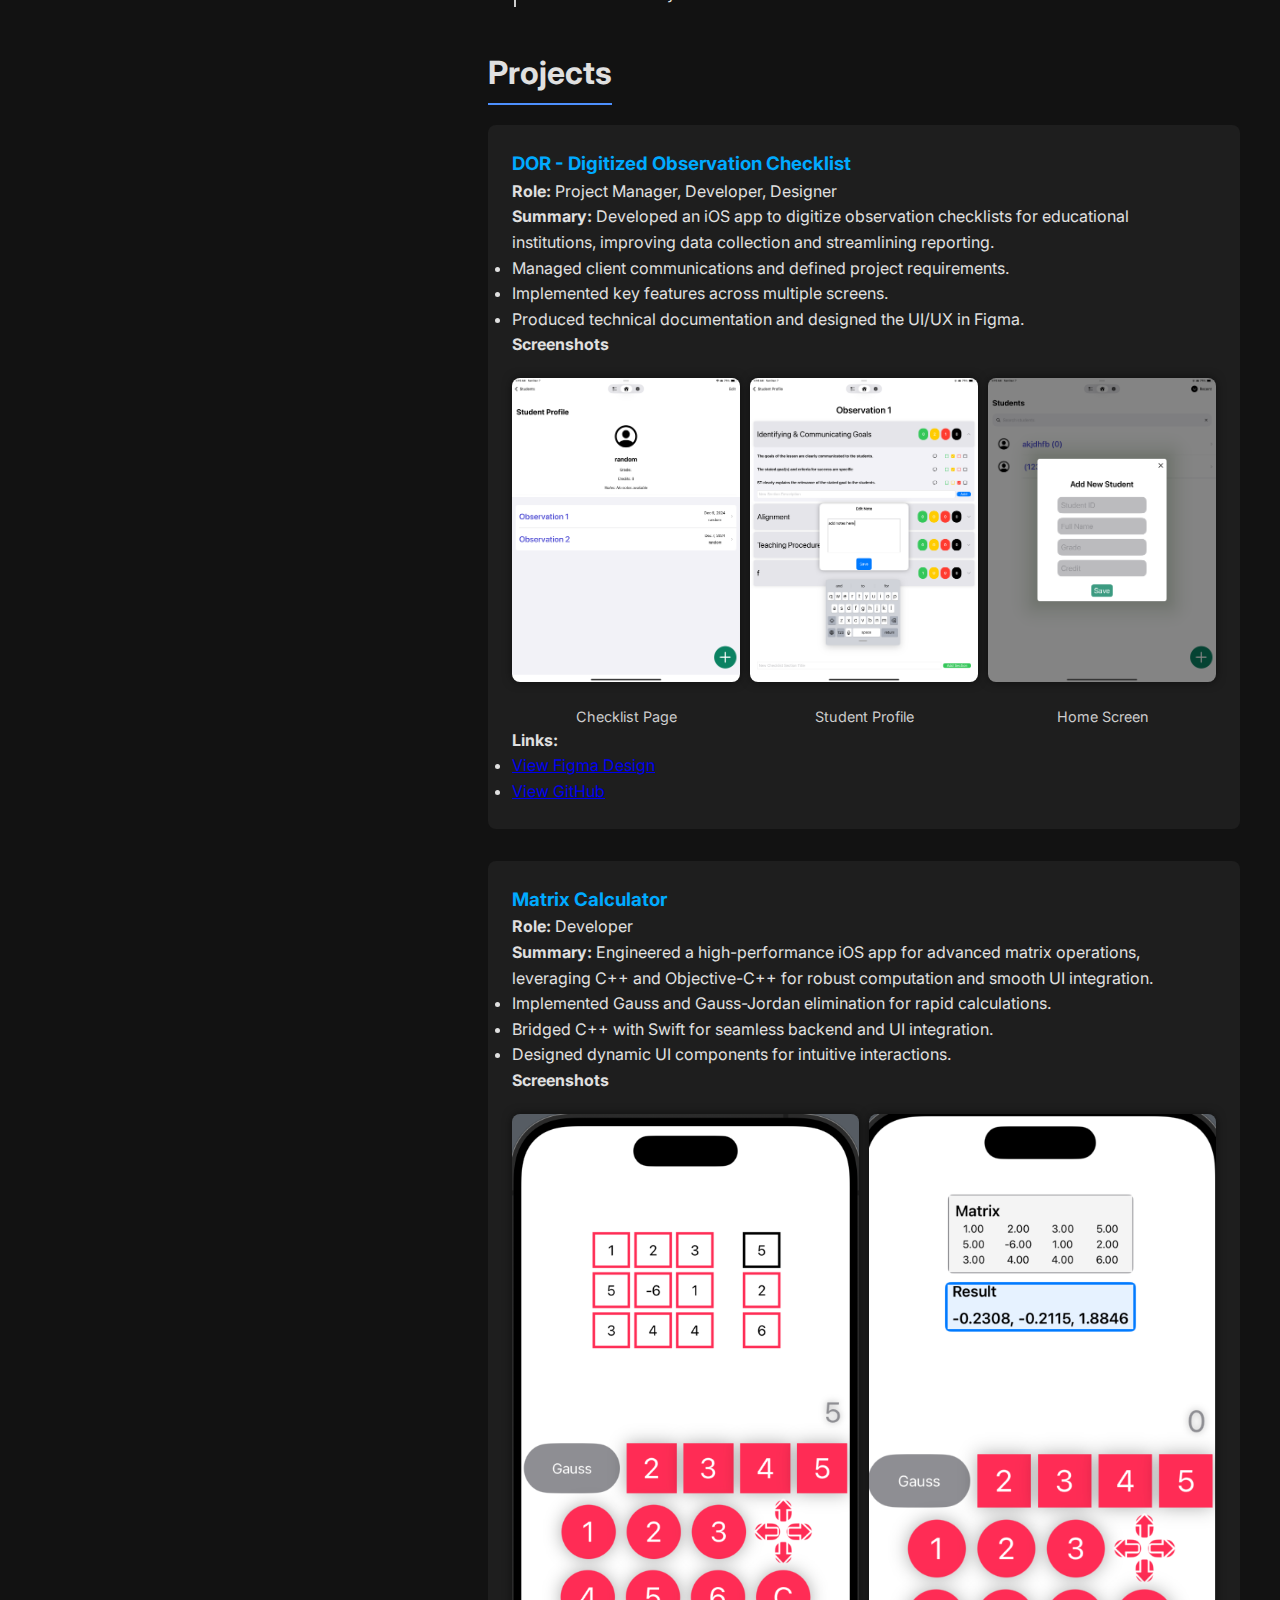
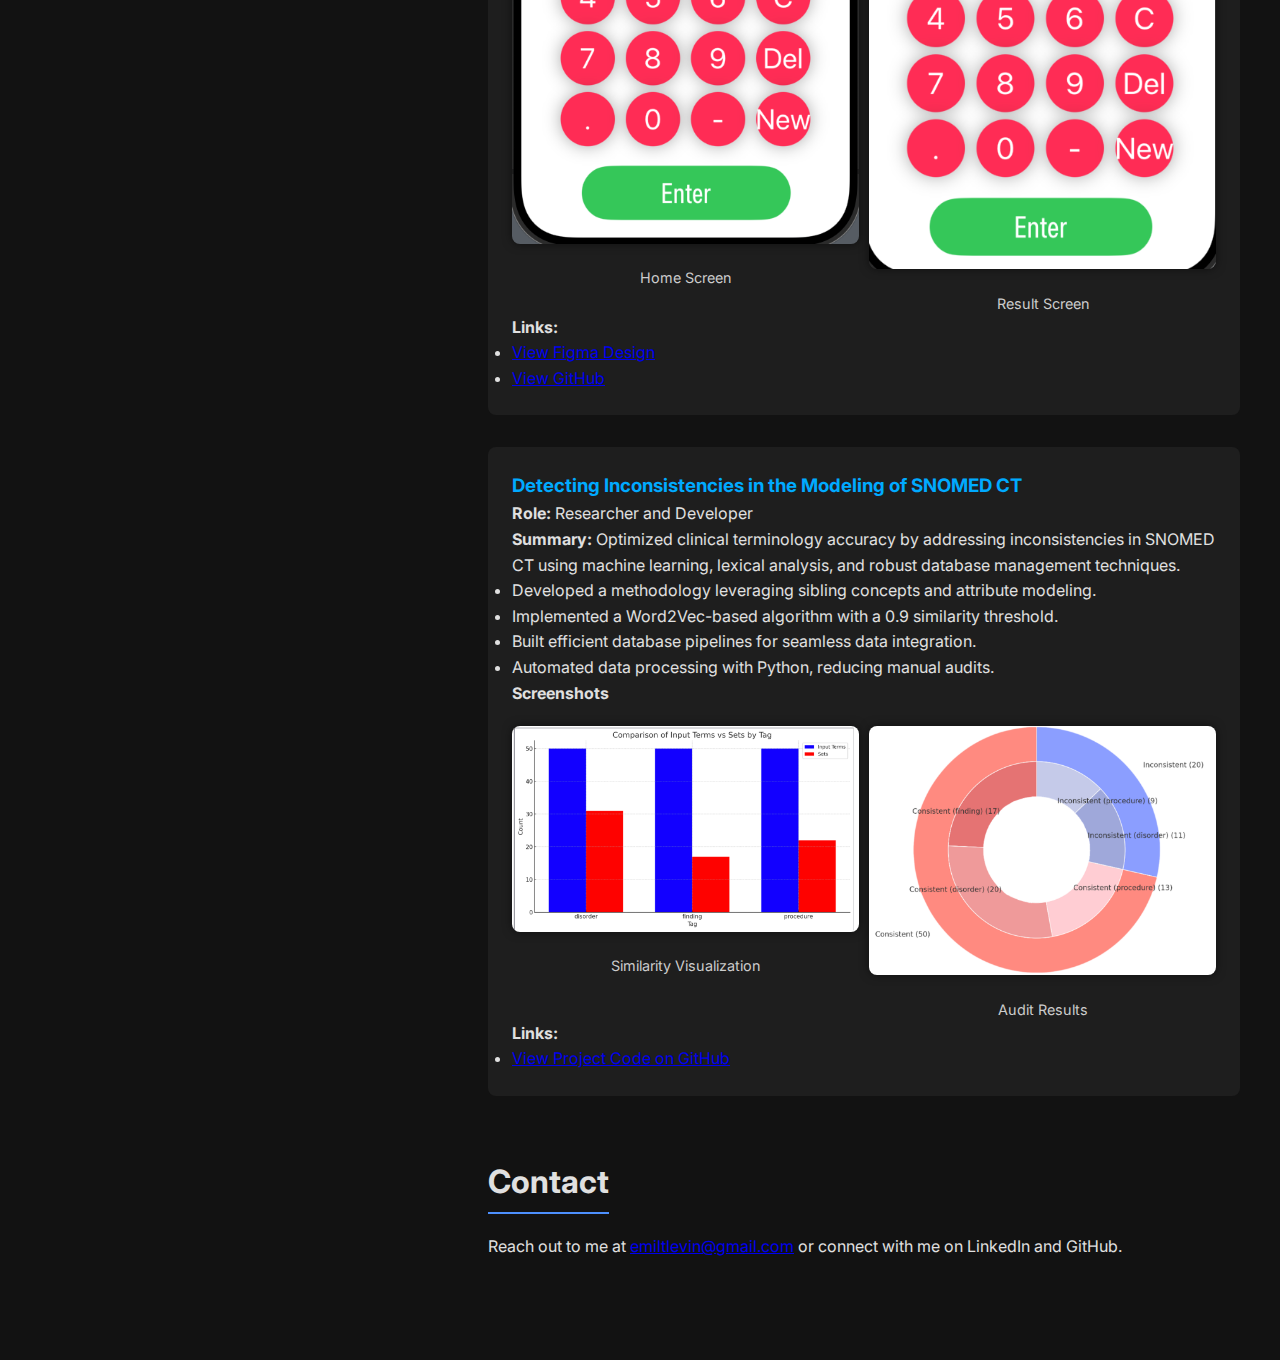
==== commit de68ebfd: "changed summary" ====
--- a/index.html
+++ b/index.html
@@ -76,7 +76,7 @@
     <section id="about" class="section">
       <h2>About Me</h2>
       <p>
-        Computer Science major at Manhattan University with 2+ years of experience in software engineering and automation. Proficient in Python, SQL, and DevOps, with expertise in real-time control systems and workflow automation. Skilled in integrating technologies to enhance system efficiency and optimize business processes. Improved system efficiency by 45% and reduced manual tasks by 30%.
+        Computer Science major at Manhattan University with 2+ years of professional experience in software engineering and automation in a large corporate setting. Proficient in Python, SQL, and DevOps, having designed and implemented internal tools such as automated reporting solution and  inventory management system that integrate diverse technologies to streamline operations. By leveraging Agile methodologies and cross-functional collaboration, achieved a 45% improvement in system efficiency and a 30% reduction in manual tasks through strategic workflow automation. 
       </p>
       <div class="skills">
         <h3>Technical Skills</h3>
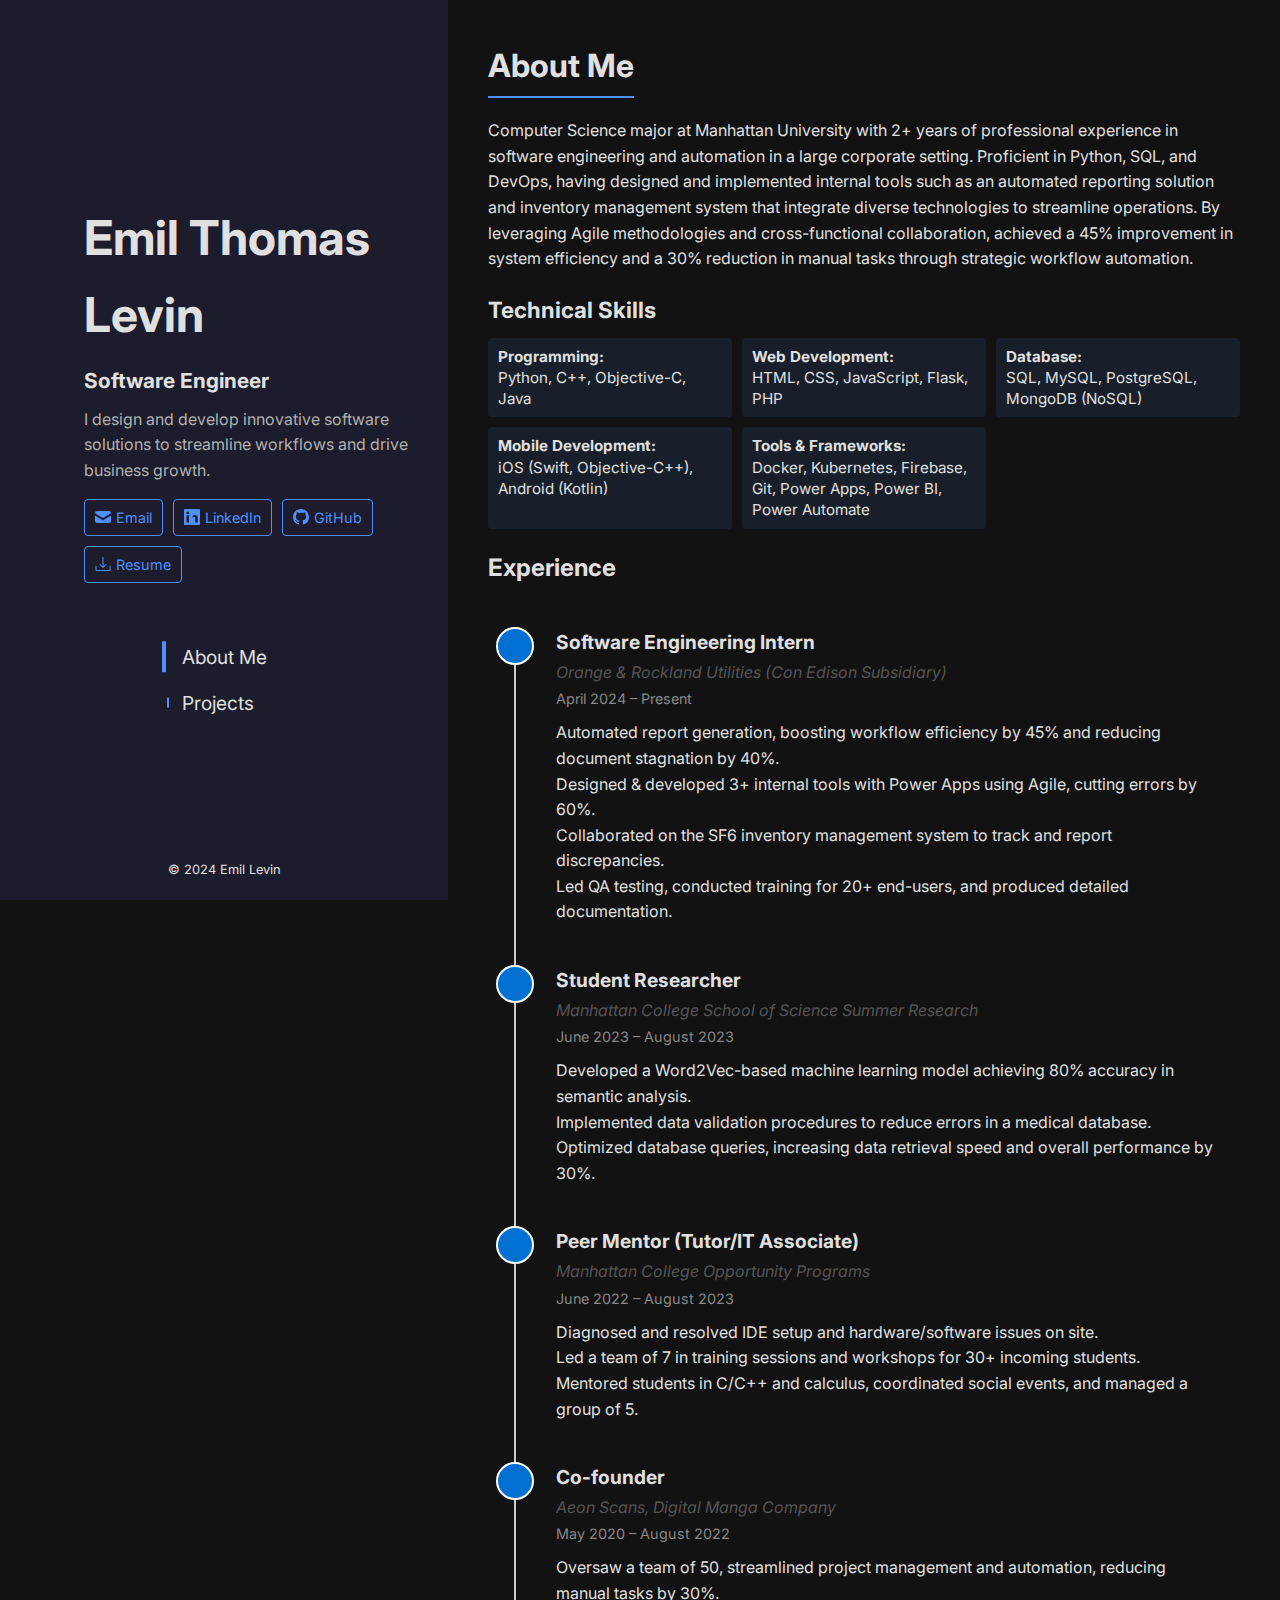
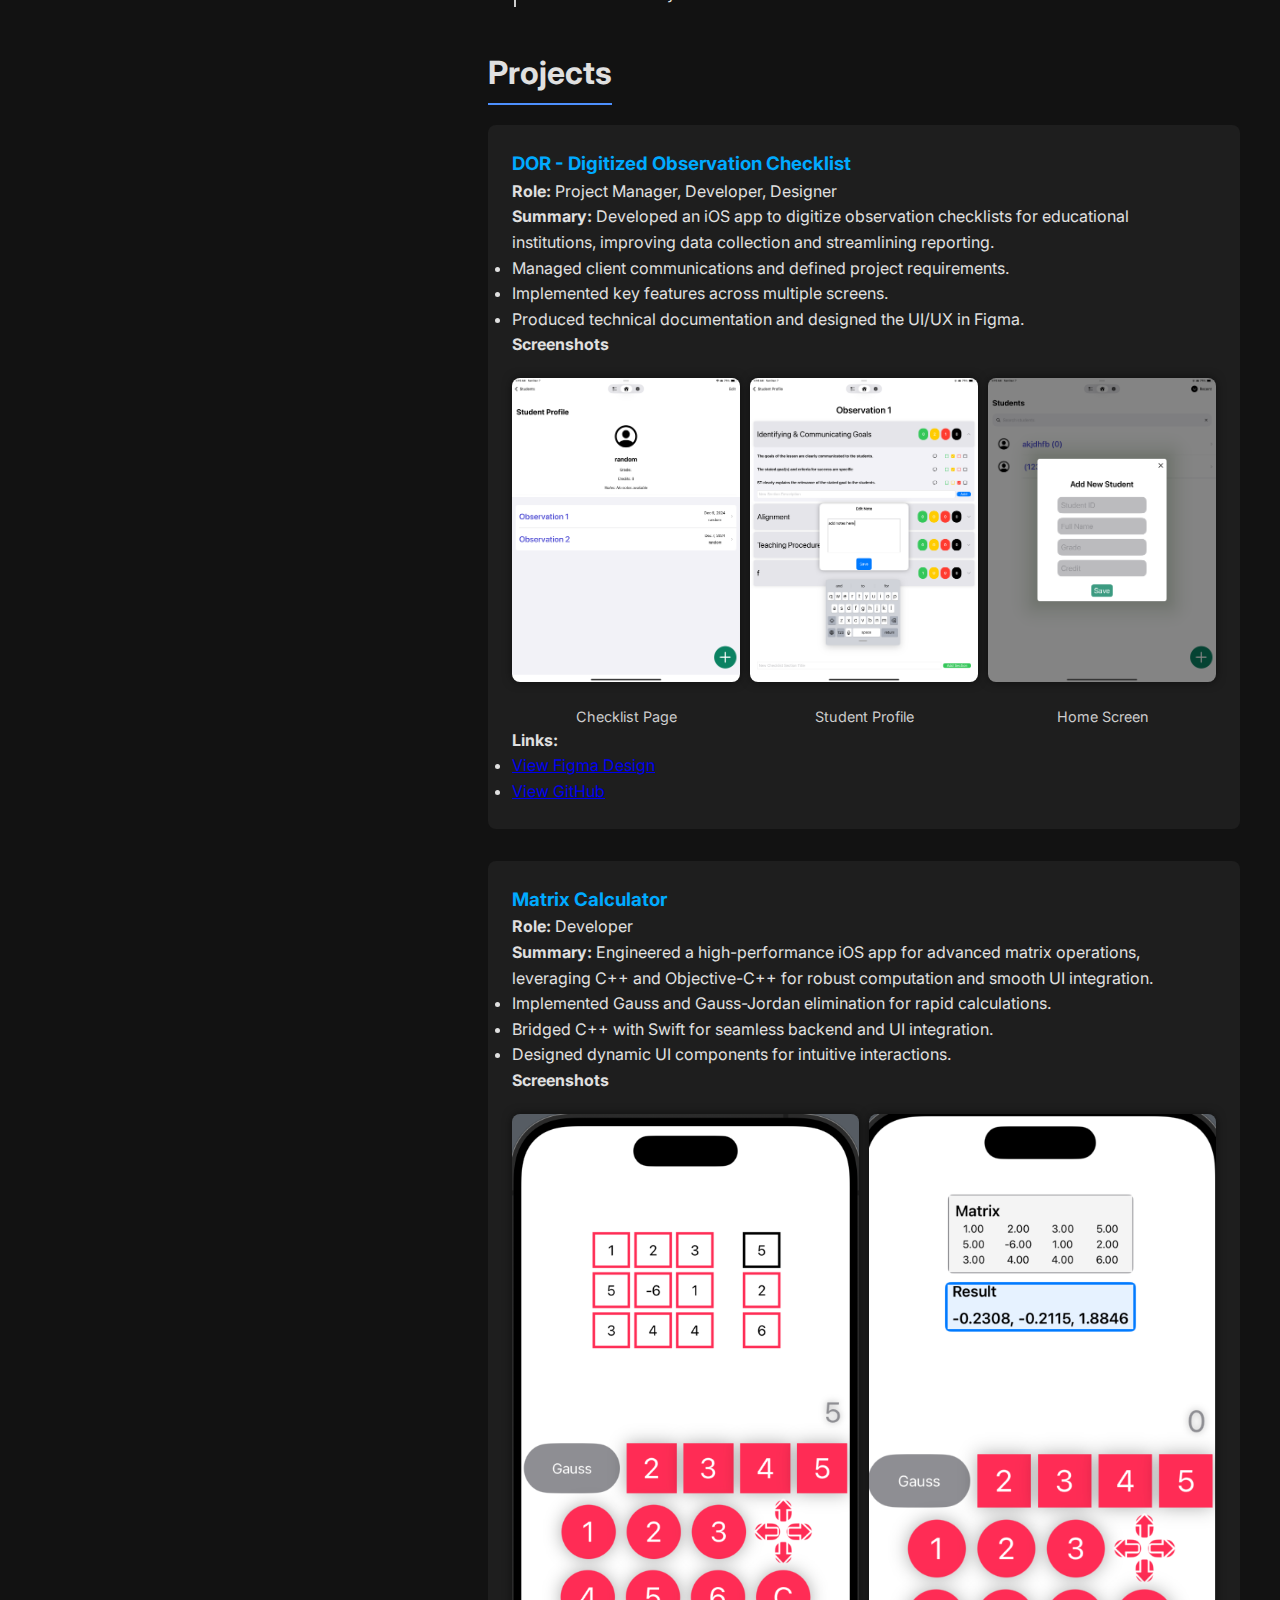
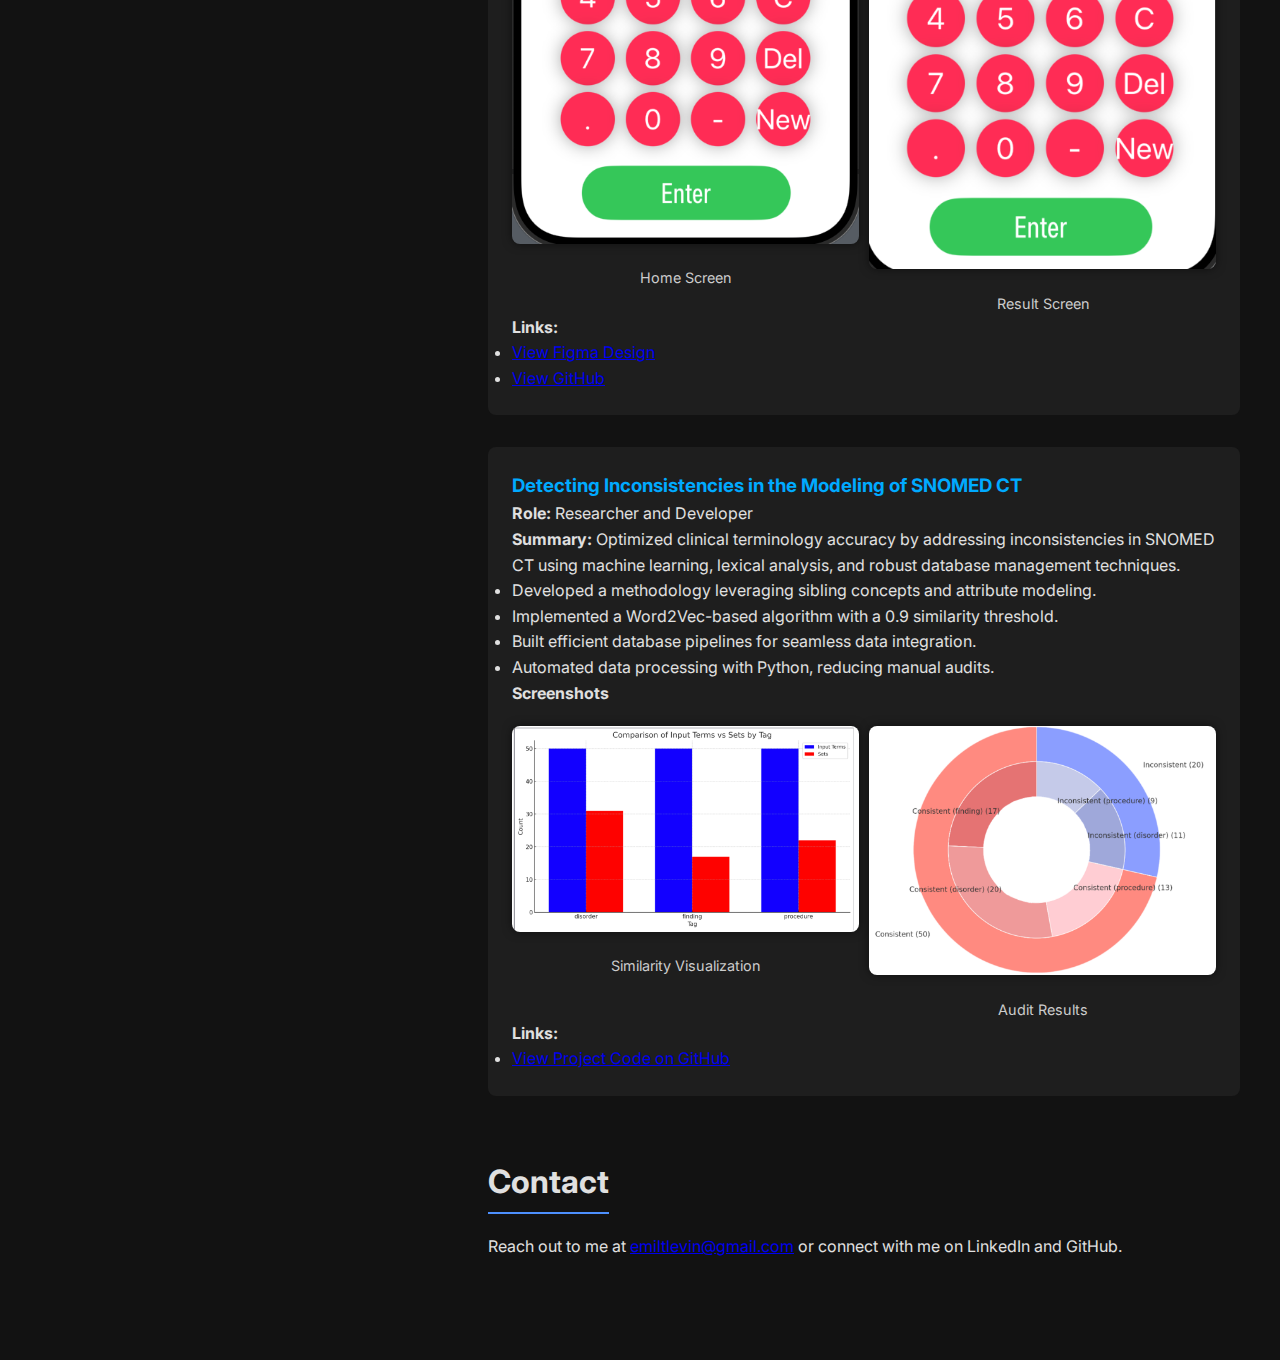
==== commit a82c1f56: "grammer fix" ====
--- a/index.html
+++ b/index.html
@@ -76,7 +76,7 @@
     <section id="about" class="section">
       <h2>About Me</h2>
       <p>
-        Computer Science major at Manhattan University with 2+ years of professional experience in software engineering and automation in a large corporate setting. Proficient in Python, SQL, and DevOps, having designed and implemented internal tools such as automated reporting solution and  inventory management system that integrate diverse technologies to streamline operations. By leveraging Agile methodologies and cross-functional collaboration, achieved a 45% improvement in system efficiency and a 30% reduction in manual tasks through strategic workflow automation. 
+        Computer Science major at Manhattan University with 2+ years of professional experience in software engineering and automation in a large corporate setting. Proficient in Python, SQL, and DevOps, having designed and implemented internal tools such as an automated reporting solution and  inventory management system that integrate diverse technologies to streamline operations. By leveraging Agile methodologies and cross-functional collaboration, achieved a 45% improvement in system efficiency and a 30% reduction in manual tasks through strategic workflow automation. 
       </p>
       <div class="skills">
         <h3>Technical Skills</h3>
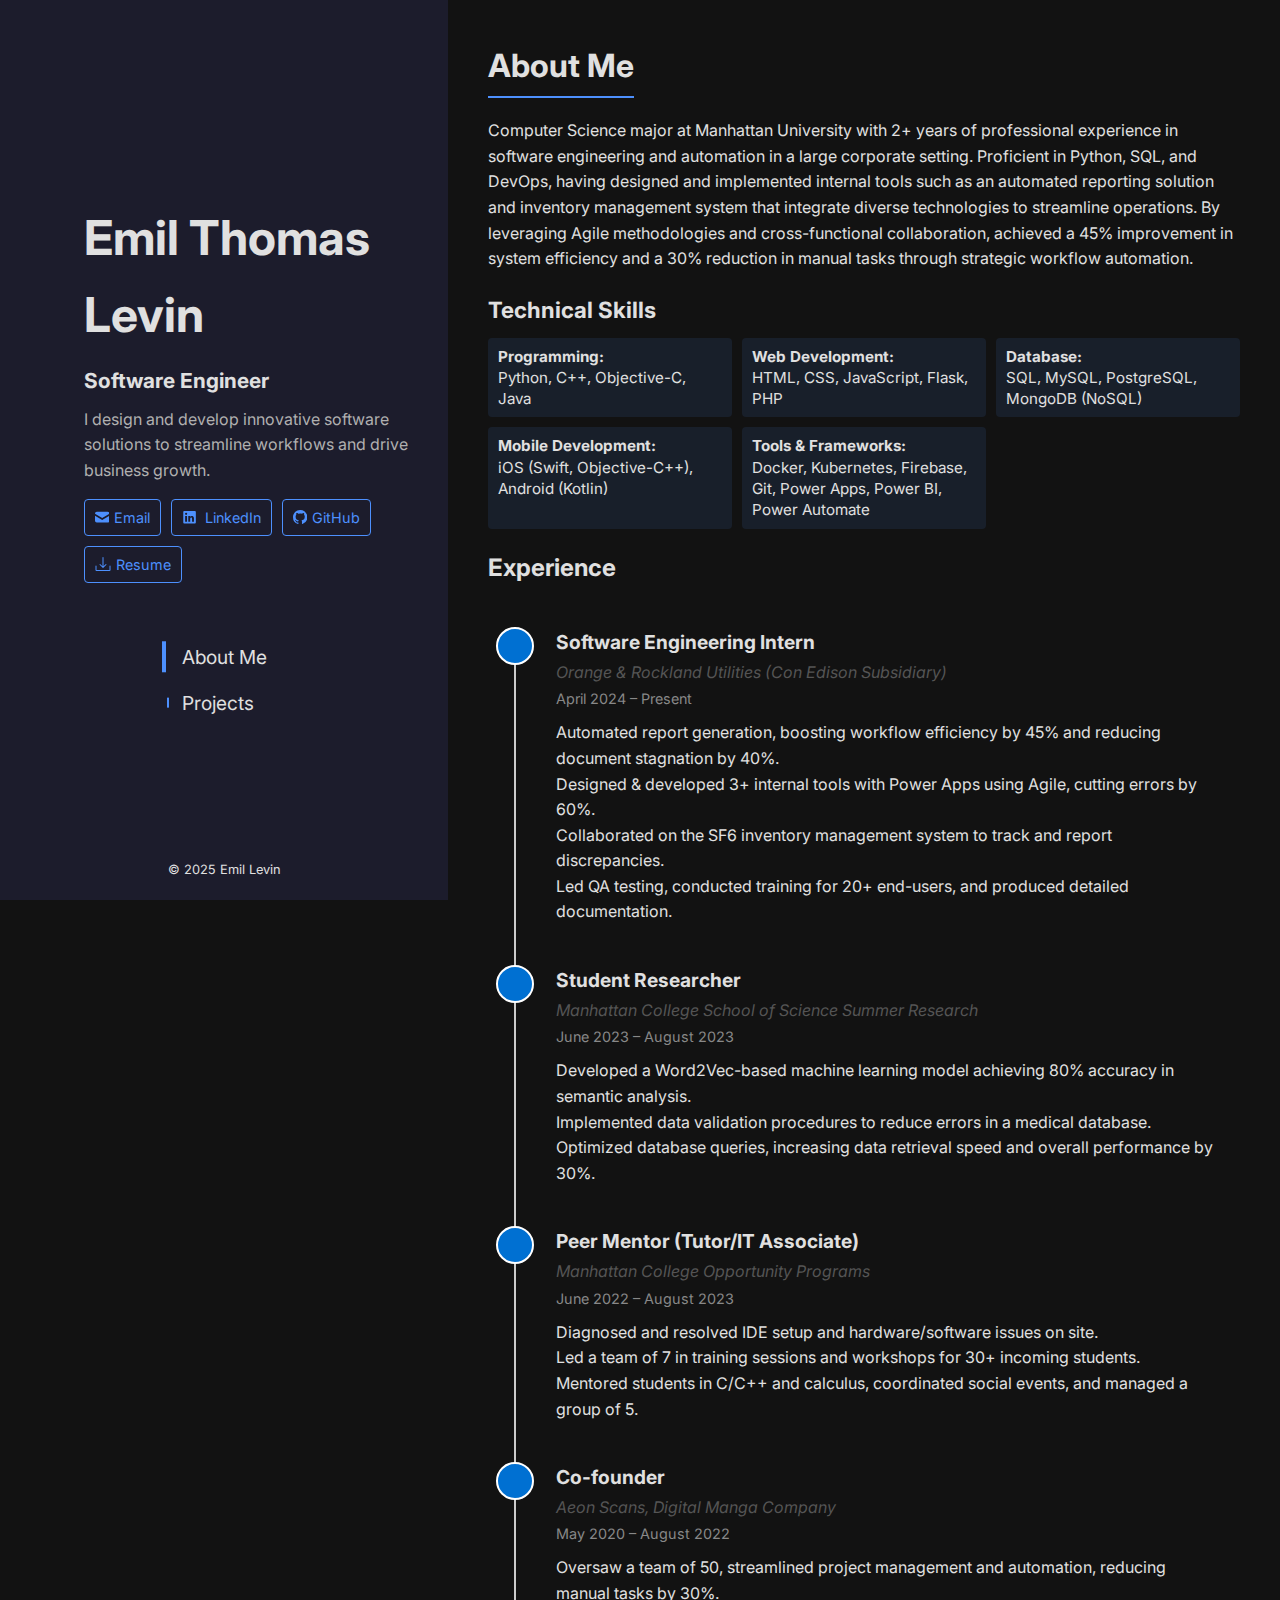
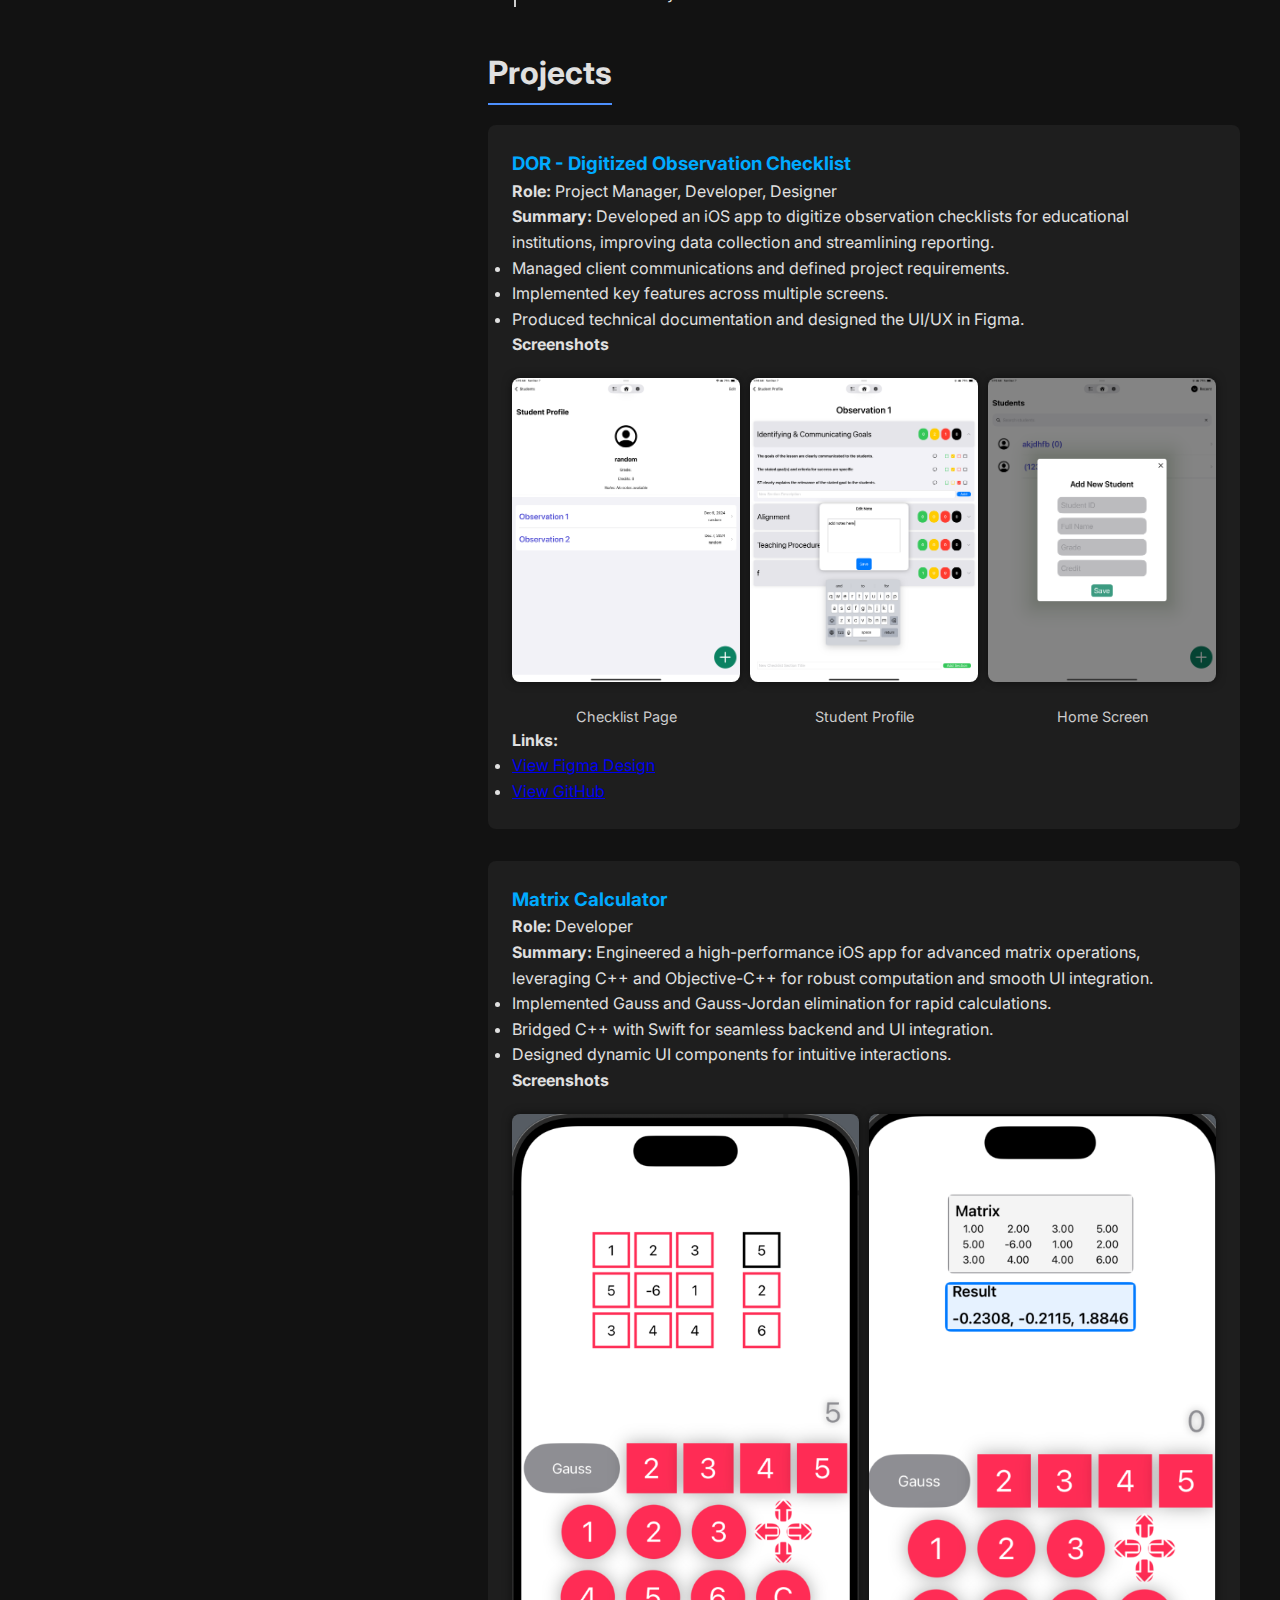
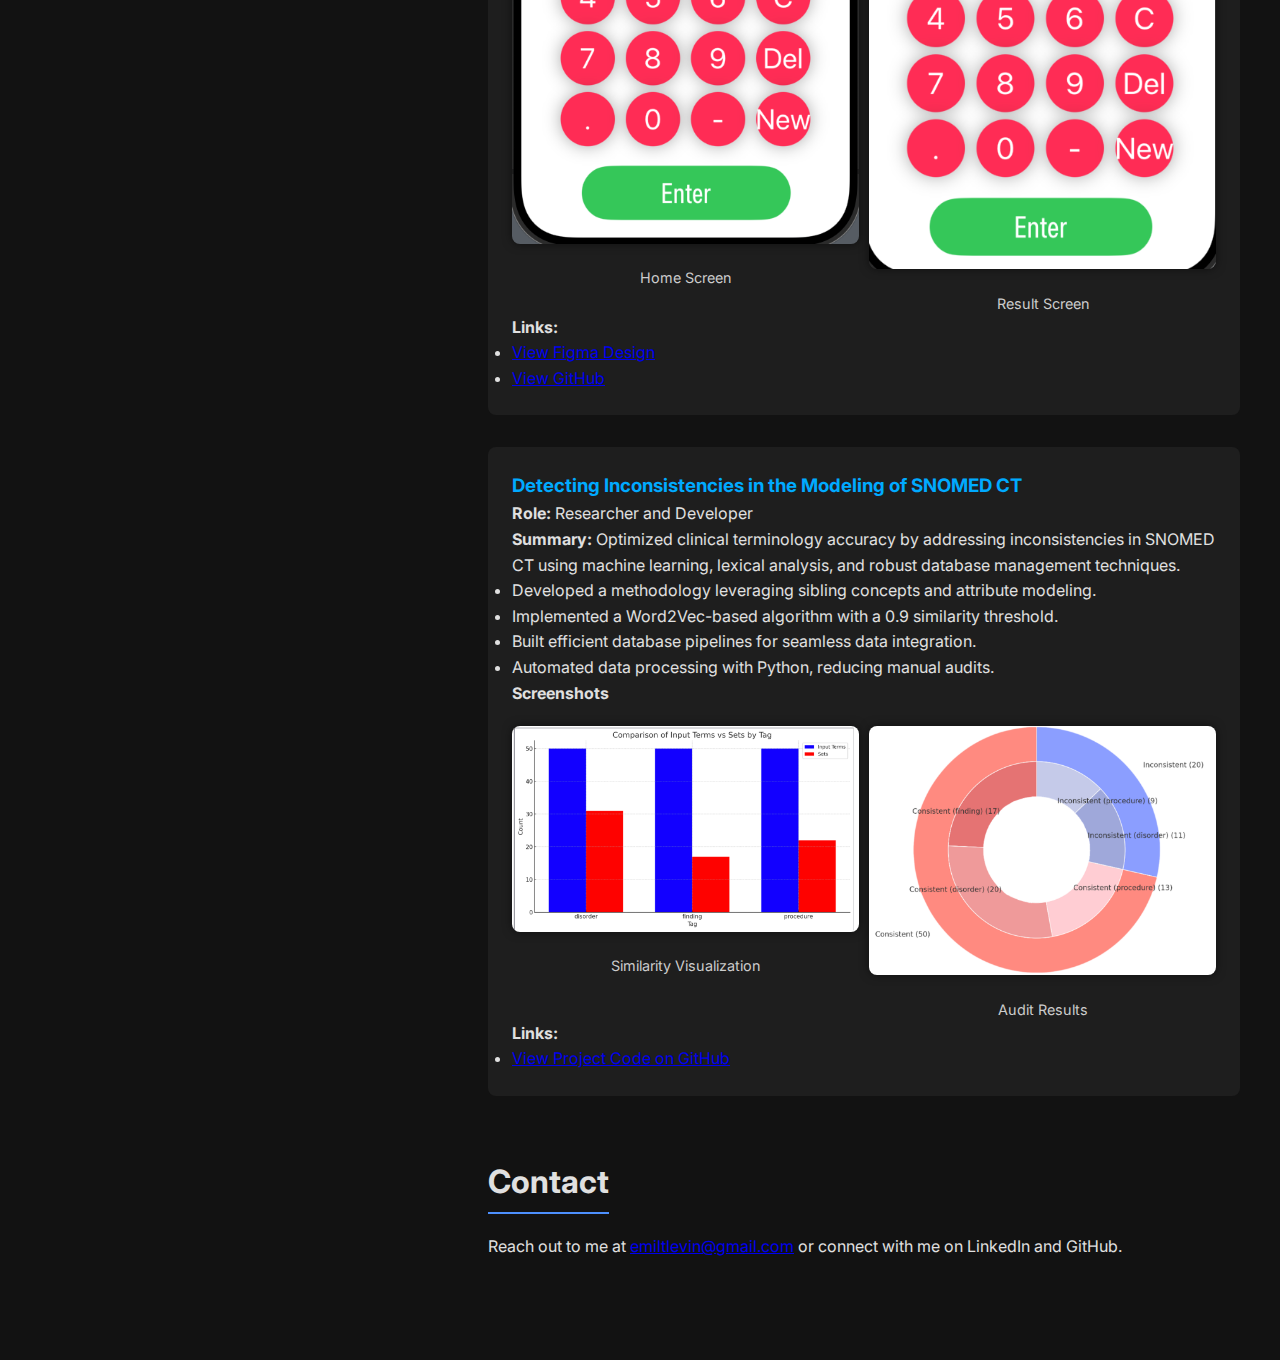
==== commit 1894a293: "mobile support added" ====
--- a/index.html
+++ b/index.html
@@ -30,11 +30,14 @@
           <!-- LinkedIn Button -->
           <a href="https://linkedin.com/in/elevin01" target="_blank" class="social-btn">
             <!-- LinkedIn SVG icon -->
-            <svg width="16" height="16" fill="currentColor" viewBox="0 0 16 16">
-              <path d="M0 1.146C0 .513.324 0 .725 0h14.55c.4 0 .725.513.725 1.146v13.708c0 .633-.324 1.146-.725 1.146H.725A.723.723 0 0 1 0 14.854V1.146zm4.943 12.248V6.169H2.542v7.225h2.401zm-1.2-8.213c.837 0 1.357-.554 1.357-1.248-.015-.709-.52-1.248-1.341-1.248-.821 0-1.357.54-1.357 1.248 0 .694.52 1.248 1.327 1.248h.014zm4.908 8.213V9.359c0-.224.016-.448.083-.608.182-.448.597-.913 1.293-.913.913 0 1.279.689 1.279 1.699v4.043h2.4V9.276c0-2.227-1.184-3.259-2.765-3.259-1.275 0-1.845.7-2.165 1.19h.03V6.169H8.651c.03.608 0 7.225 0 7.225h2.4z"/>
-            </svg>
-            <span>LinkedIn</span>
-          </a>
+            <span style="display: inline-flex; align-items: center; gap: 0.3em;">
+              <svg width="16" height="16" fill="currentColor" viewBox="0 0 24 24">
+                <path d="M20.5 2h-17A1.5 1.5 0 0 0 2 3.5v17A1.5 1.5 0 0 0 3.5 22h17a1.5 1.5 0 0 0 1.5-1.5v-17A1.5 1.5 0 0 0 20.5 2zM8 19H5v-9h3zM6.5 8.25A1.75 1.75 0 1 1 8.3 6.5a1.78 1.78 0 0 1-1.8 1.75zM19 19h-3v-4.74c0-1.42-.6-1.93-1.38-1.93A1.74 1.74 0 0 0 13 14.19V19h-3v-9h2.9v1.3a3.11 3.11 0 0 1 2.7-1.4c1.55 0 3.36.86 3.36 3.66z" 
+                      transform="translate(0, -0.5) scale(1.05, 1.05)"/>
+              </svg>
+              <span style="margin-left: 0.25em;">LinkedIn</span>
+            </span>
+          </a>          
           <!-- GitHub Button -->
           <a href="https://github.com/elevin01" target="_blank" class="social-btn">
             <!-- GitHub SVG icon -->
@@ -65,7 +68,7 @@
     </div>
     <div class="sidebar-bottom">
       <footer class="sidebar-footer">
-        <p>&copy; 2024 Emil Levin</p>
+        <p>&copy; 2025 Emil Levin</p>
       </footer>
     </div>
   </aside>
--- a/css/styles.css
+++ b/css/styles.css
@@ -67,6 +67,12 @@
   display: flex;
   flex-wrap: wrap;
   gap: 10px;
+}
+
+.social-btn svg {
+  width: 1em;           
+  height: 1em;
+  vertical-align: middle; 
 }
 
 .social-btn,
@@ -321,3 +327,38 @@
   color: #cccccc;
   text-align: center;
 }
+
+@media (max-width: 700px) {
+  .sidebar {
+    position: static;
+    width: 100%;
+    padding: 20px;
+    min-height: 100vh;          
+    display: flex;
+    flex-direction: column;
+    align-items: center;       
+  }
+  .sidebar-top {
+    width: 100%;
+    text-align: center;         
+    margin-bottom: 20px;
+  }
+  .sidebar-middle {
+    display: none;           
+  }
+  .sidebar-bottom {
+    margin-top: auto;          
+    width: 100%;
+    text-align: center;
+  }
+  .content {
+    display: none;             
+  }
+
+  .social-links {
+    display: flex;
+    justify-content: center;
+  }
+}
+
+
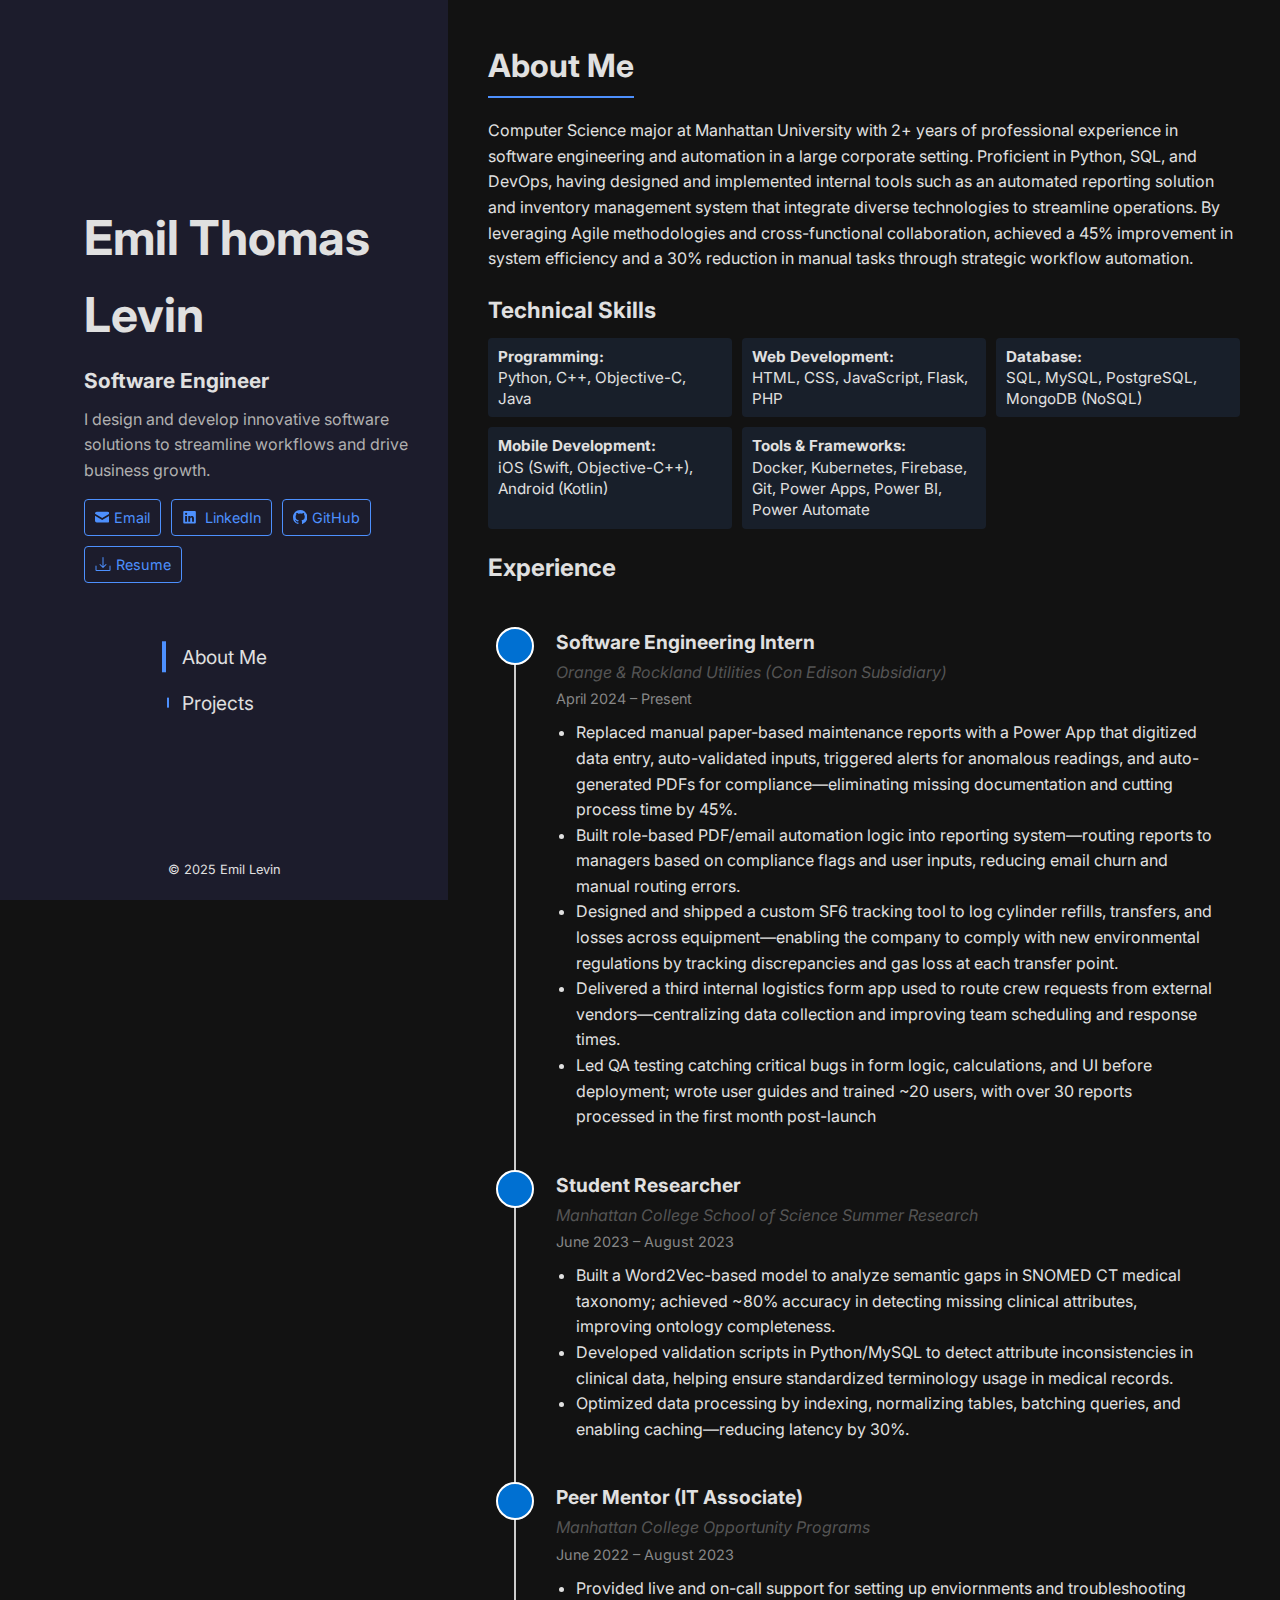
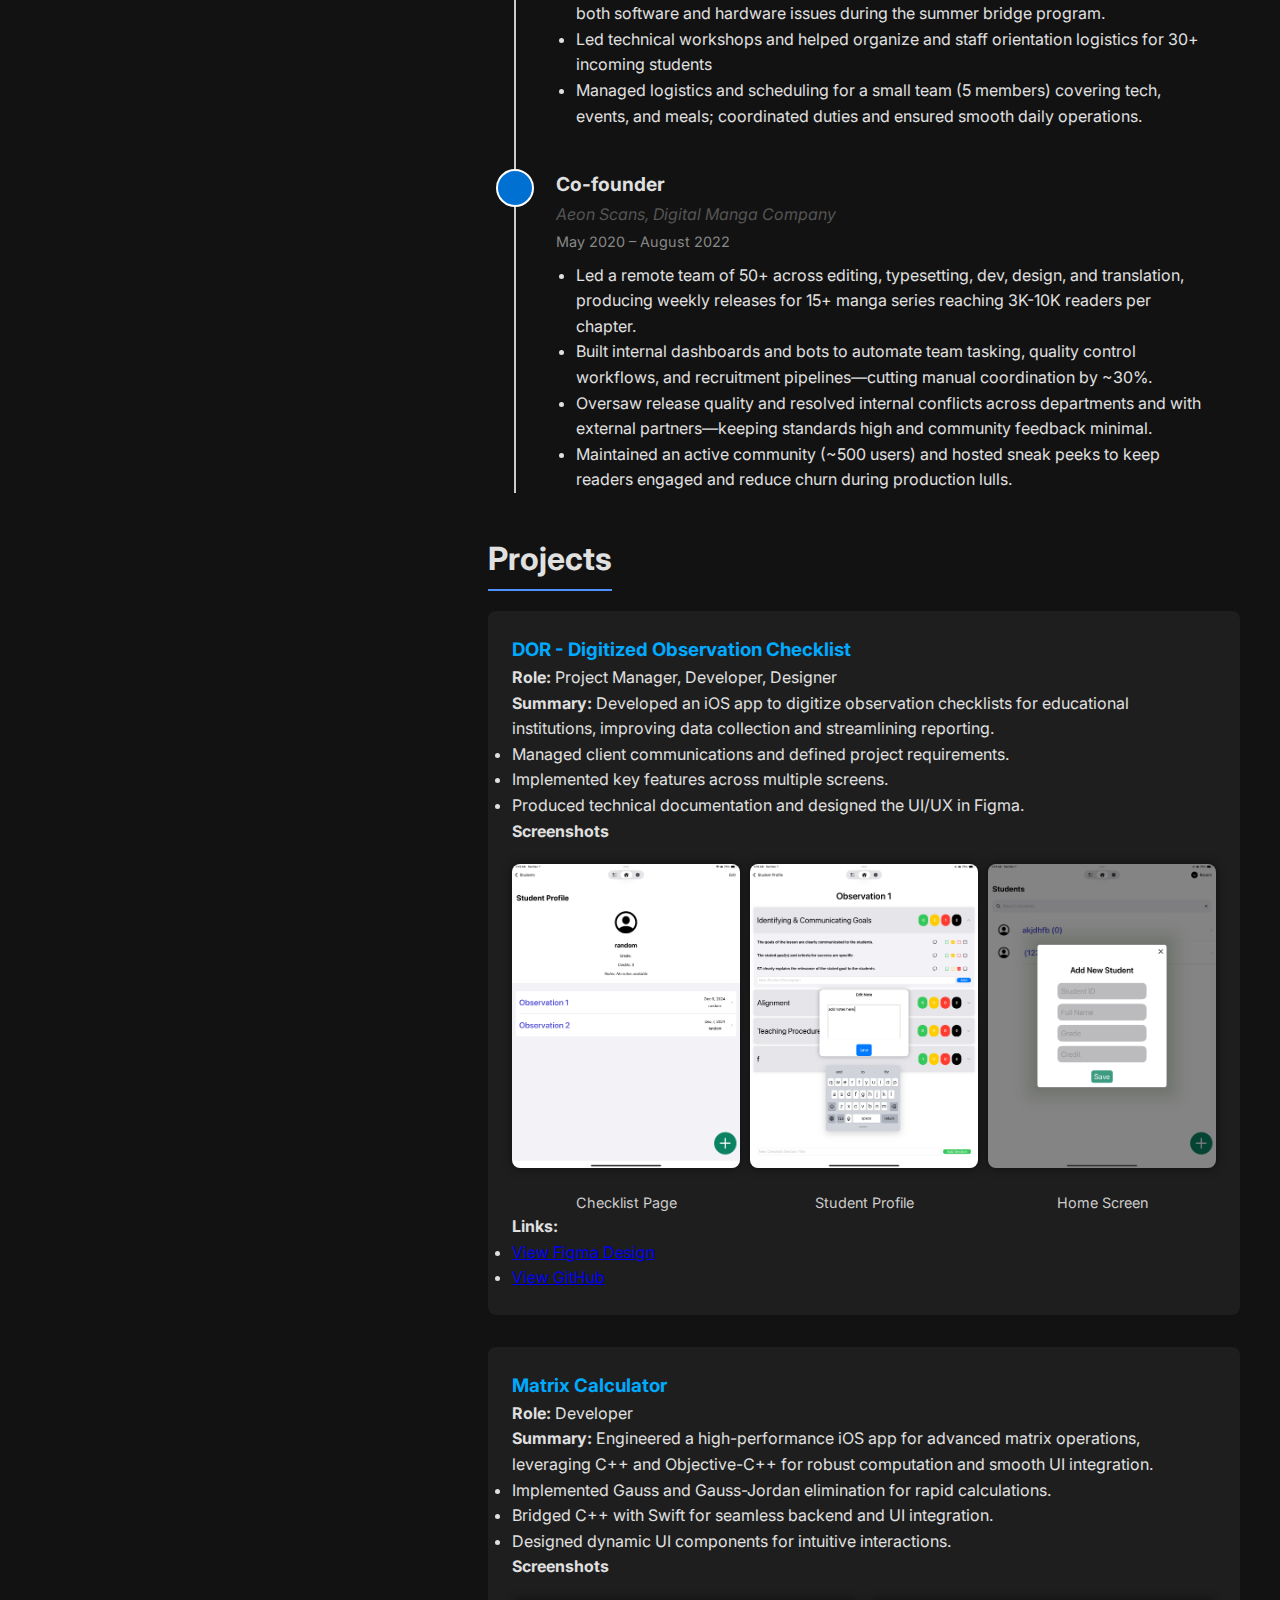
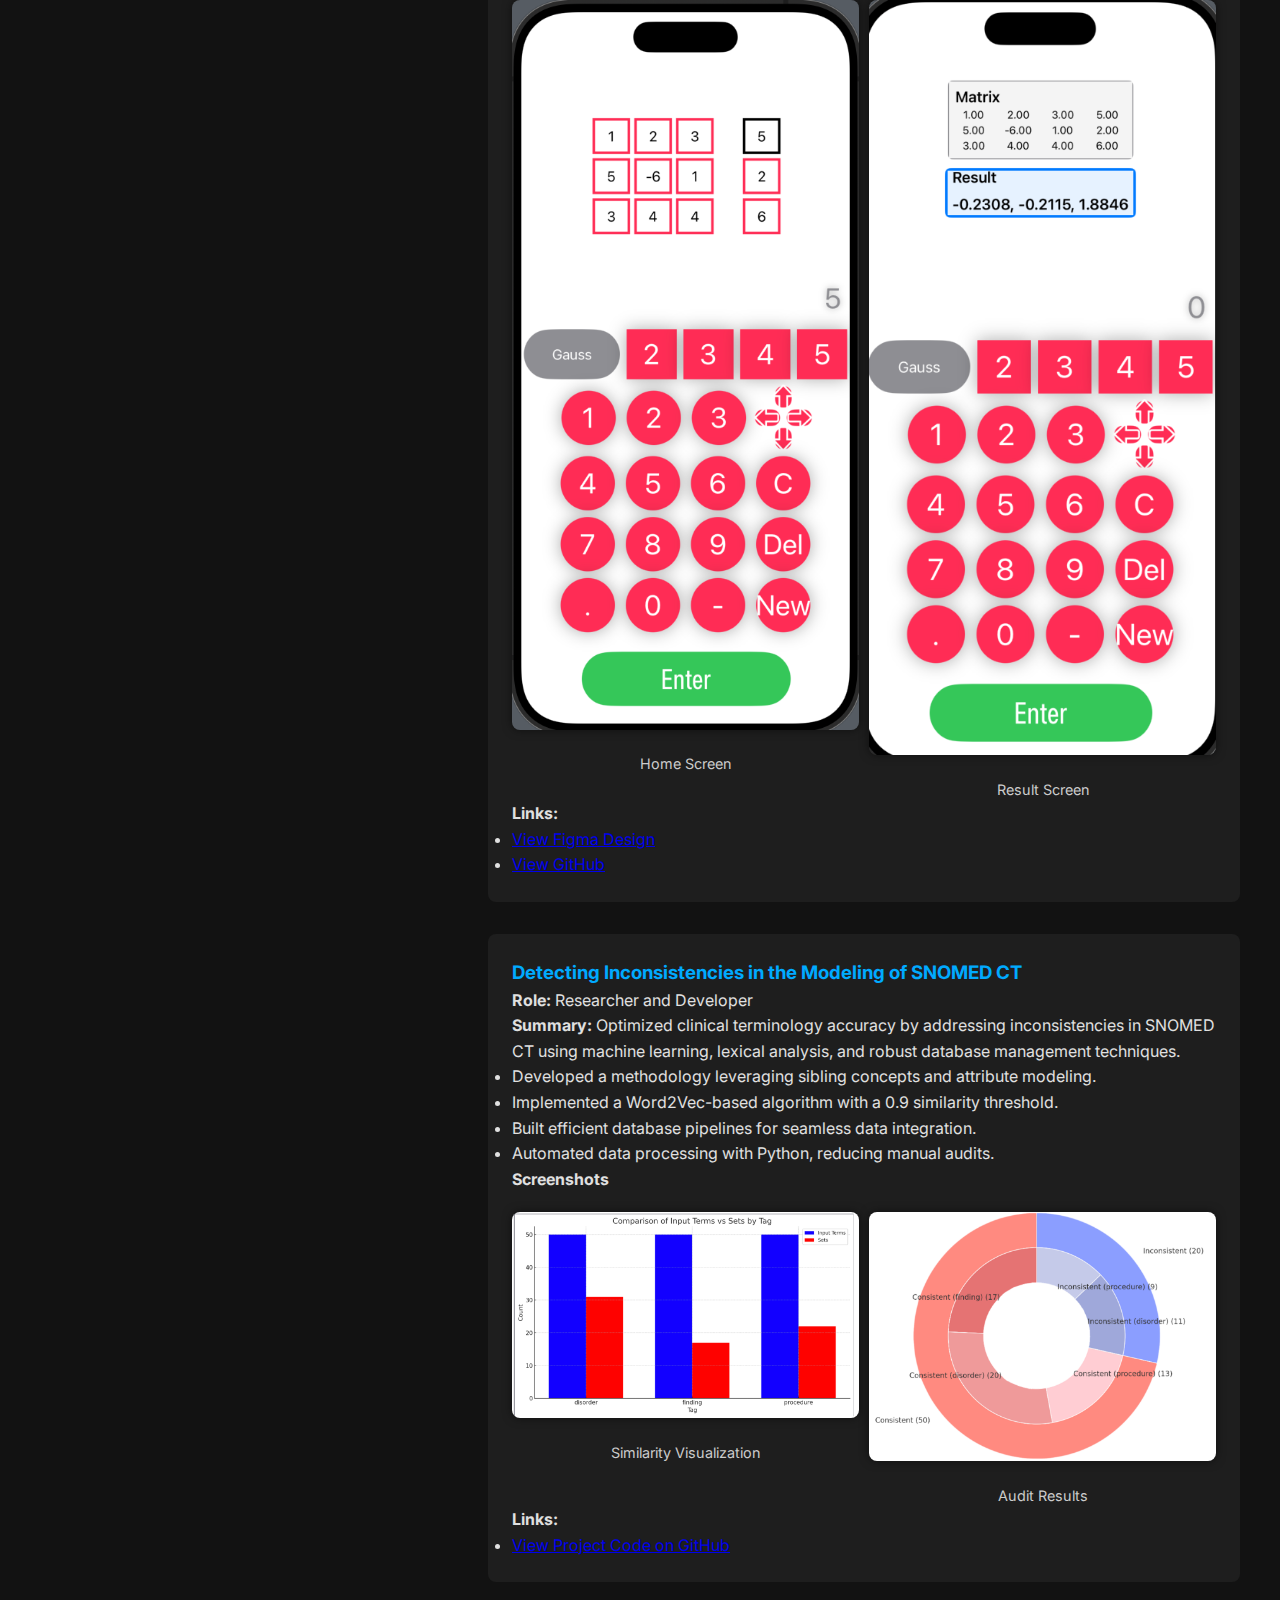
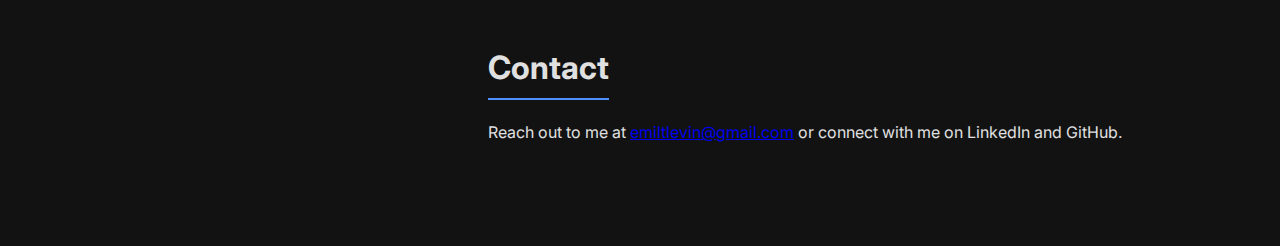
==== commit de3acdf0: "bullet points" ====
--- a/index.html
+++ b/index.html
@@ -102,10 +102,11 @@
           <span class="date">April 2024 – Present</span>
         </div>
         <ul class="timeline-details">
-          <li>Automated report generation, boosting workflow efficiency by 45% and reducing document stagnation by 40%.</li>
-          <li>Designed & developed 3+ internal tools with Power Apps using Agile, cutting errors by 60%.</li>
-          <li>Collaborated on the SF6 inventory management system to track and report discrepancies.</li>
-          <li>Led QA testing, conducted training for 20+ end-users, and produced detailed documentation.</li>
+          <li>Replaced manual paper-based maintenance reports with a Power App that digitized data entry, auto-validated inputs, triggered alerts for anomalous readings, and auto-generated PDFs for compliance—eliminating missing documentation and cutting process time by 45%.</li>
+          <li>Built role-based PDF/email automation logic into reporting system—routing reports to managers based on compliance flags and user inputs, reducing email churn and manual routing errors.</li>
+          <li>Designed and shipped a custom SF6 tracking tool to log cylinder refills, transfers, and losses across equipment—enabling the company to comply with new environmental regulations by tracking discrepancies and gas loss at each transfer point.</li>
+          <li>Delivered a third internal logistics form app used to route crew requests from external vendors—centralizing data collection and improving team scheduling and response times.</li>
+          <li>Led QA testing catching critical bugs in form logic, calculations, and UI before deployment; wrote user guides and trained ~20 users, with over 30 reports processed in the first month post-launch</li> 
         </ul>
       </div>
       
@@ -116,22 +117,22 @@
           <span class="date">June 2023 – August 2023</span>
         </div>
         <ul class="timeline-details">
-          <li>Developed a Word2Vec-based machine learning model achieving 80% accuracy in semantic analysis.</li>
-          <li>Implemented data validation procedures to reduce errors in a medical database.</li>
-          <li>Optimized database queries, increasing data retrieval speed and overall performance by 30%.</li>
-        </ul>
-      </div>
-      
-      <div class="timeline-item">
-        <div class="timeline-header">
-          <h4 class="role">Peer Mentor (Tutor/IT Associate)</h4>
+          <li>Built a Word2Vec-based model to analyze semantic gaps in SNOMED CT medical taxonomy; achieved ~80% accuracy in detecting missing clinical attributes, improving ontology completeness.</li>
+          <li>Developed validation scripts in Python/MySQL to detect attribute inconsistencies in clinical data, helping ensure standardized terminology usage in medical records.</li>
+          <li>Optimized data processing by indexing, normalizing tables, batching queries, and enabling caching—reducing latency by 30%.</li>
+        </ul>
+      </div>
+      
+      <div class="timeline-item">
+        <div class="timeline-header">
+          <h4 class="role">Peer Mentor (IT Associate)</h4>
           <span class="company">Manhattan College Opportunity Programs</span>
           <span class="date">June 2022 – August 2023</span>
         </div>
         <ul class="timeline-details">
-          <li>Diagnosed and resolved IDE setup and hardware/software issues on site.</li>
-          <li>Led a team of 7 in training sessions and workshops for 30+ incoming students.</li>
-          <li>Mentored students in C/C++ and calculus, coordinated social events, and managed a group of 5.</li>
+          <li>Provided live and on-call support for setting up enviornments and troubleshooting both software and hardware issues during the summer bridge program.</li>
+          <li>Led technical workshops and helped organize and staff orientation logistics for 30+ incoming students</li>
+          <li>Managed logistics and scheduling for a small team (5 members) covering tech, events, and meals; coordinated duties and ensured smooth daily operations.</li>
         </ul>
       </div>
       
@@ -142,7 +143,10 @@
           <span class="date">May 2020 – August 2022</span>
         </div>
         <ul class="timeline-details">
-          <li>Oversaw a team of 50, streamlined project management and automation, reducing manual tasks by 30%.</li>
+          <li>Led a remote team of 50+ across editing, typesetting, dev, design, and translation, producing weekly releases for 15+ manga series reaching 3K-10K readers per chapter.</li>
+          <li>Built internal dashboards and bots to automate team tasking, quality control workflows, and recruitment pipelines—cutting manual coordination by ~30%.</li>
+          <li>Oversaw release quality and resolved internal conflicts across departments and with external partners—keeping standards high and community feedback minimal.</li>
+          <li>Maintained an active community (~500 users) and hosted sneak peeks to keep readers engaged and reduce churn during production lulls.</li>
         </ul>
       </div>
       
--- a/css/styles.css
+++ b/css/styles.css
@@ -241,8 +241,8 @@
 }
 
 .timeline-details {
-  list-style: none;
-  padding-left: 0;
+  list-style-type: disc;
+  padding-left: 20px;
 }
 
 /* SKILLS */
@@ -356,9 +356,11 @@
   }
 
   .social-links {
+    padding-inline: 40px;
     display: flex;
     justify-content: center;
   }
-}
-
-
+
+}
+
+
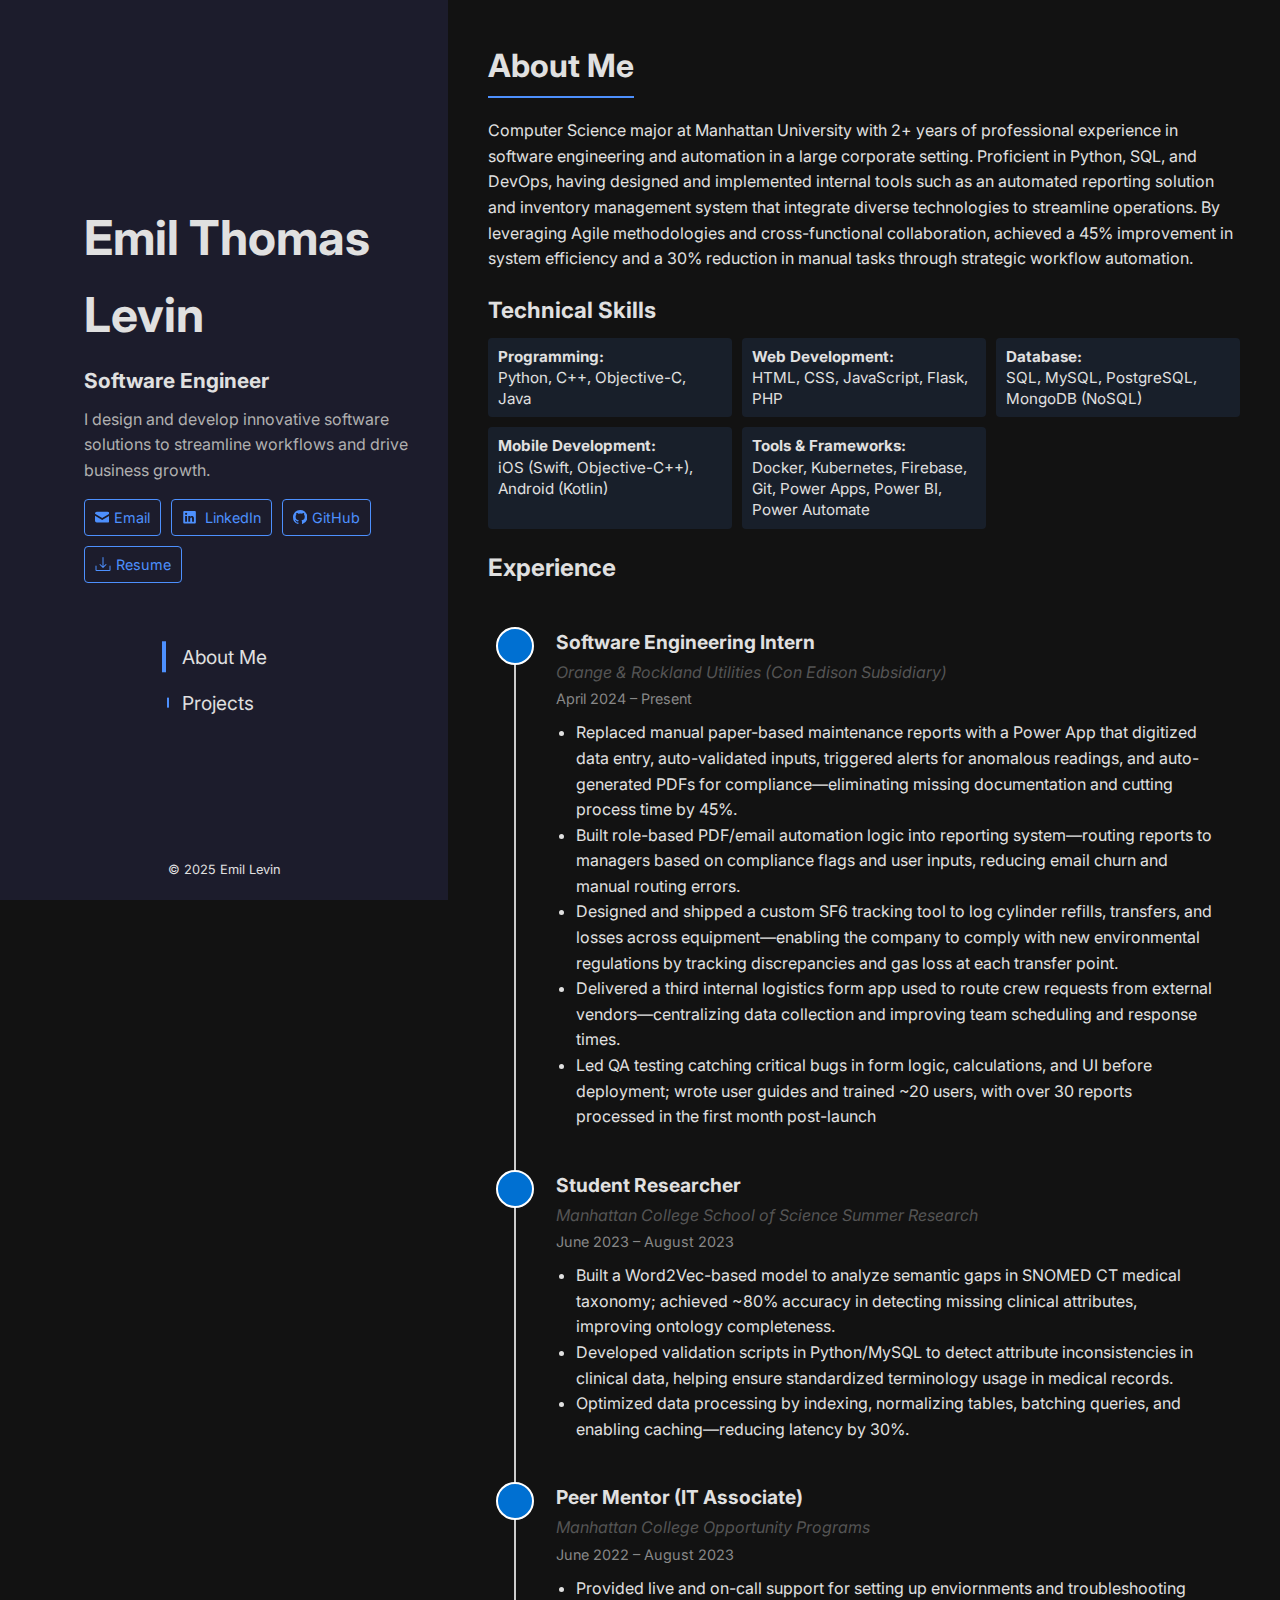
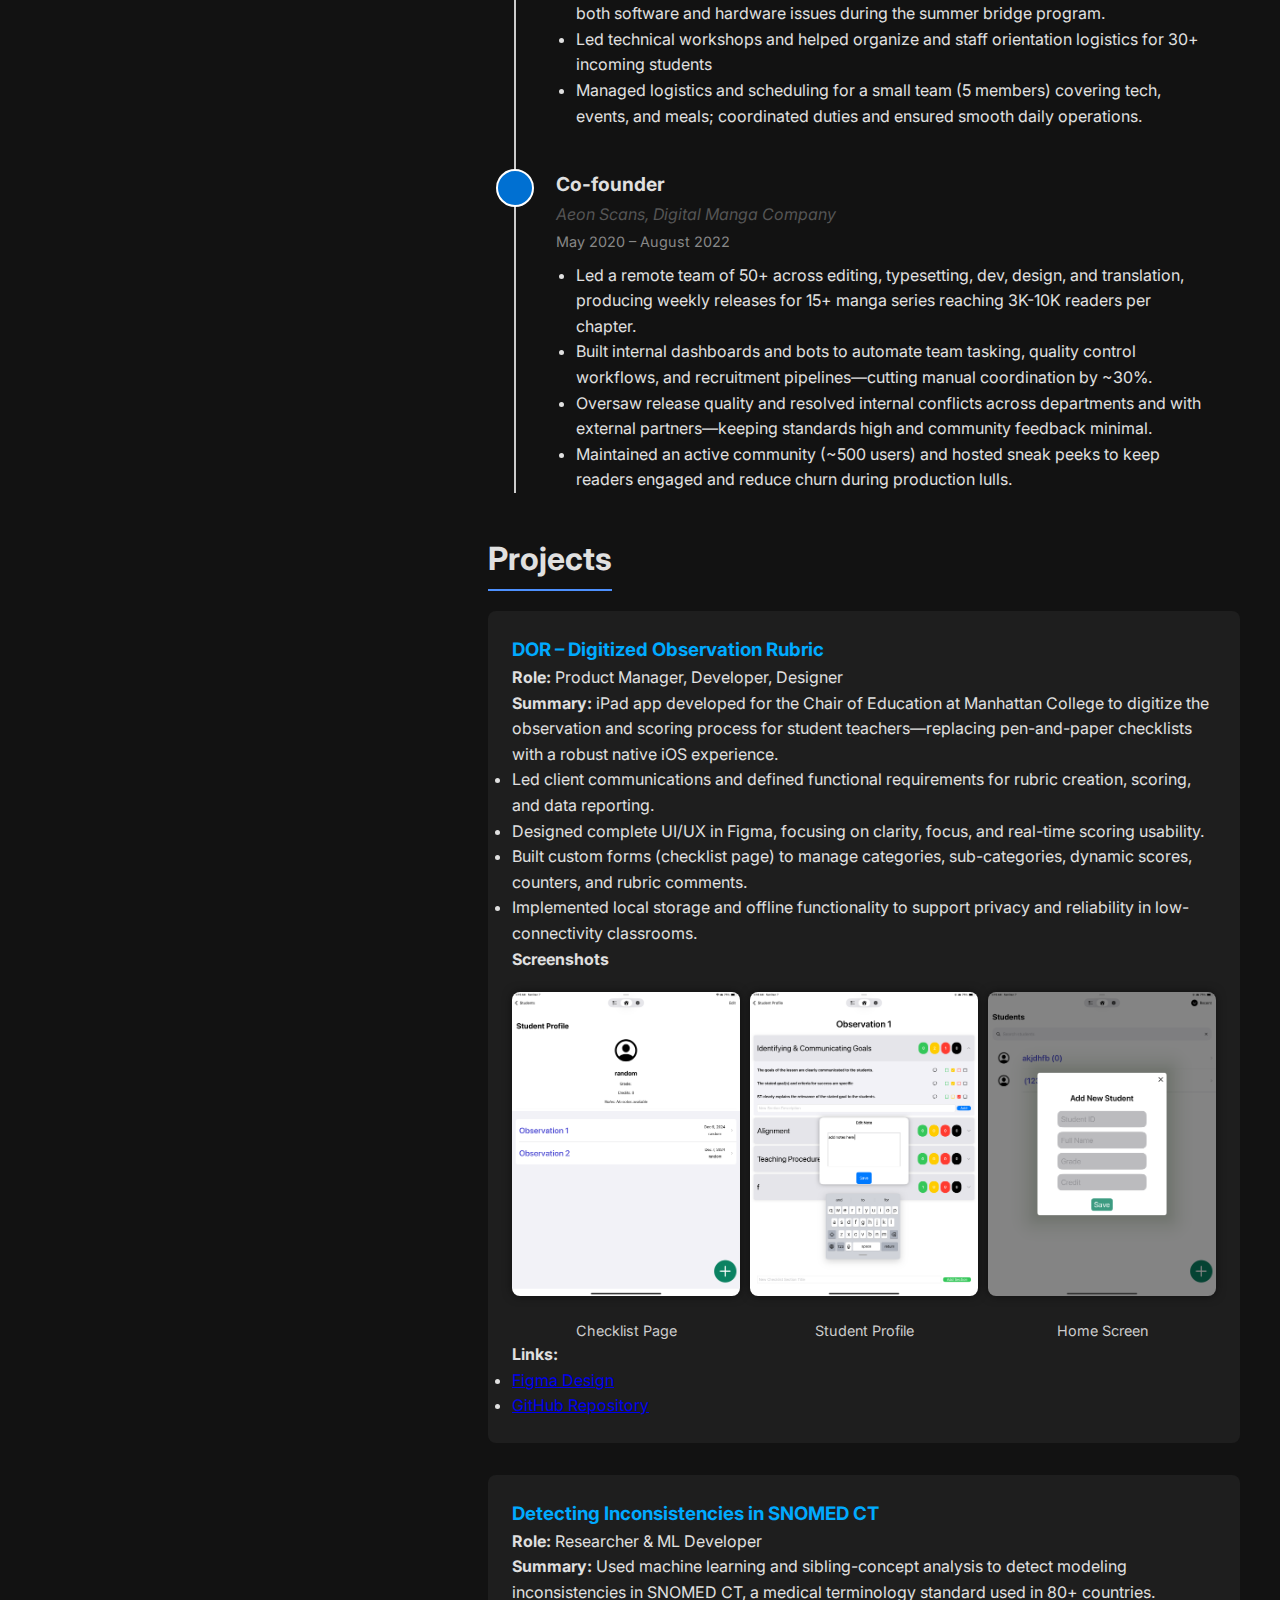
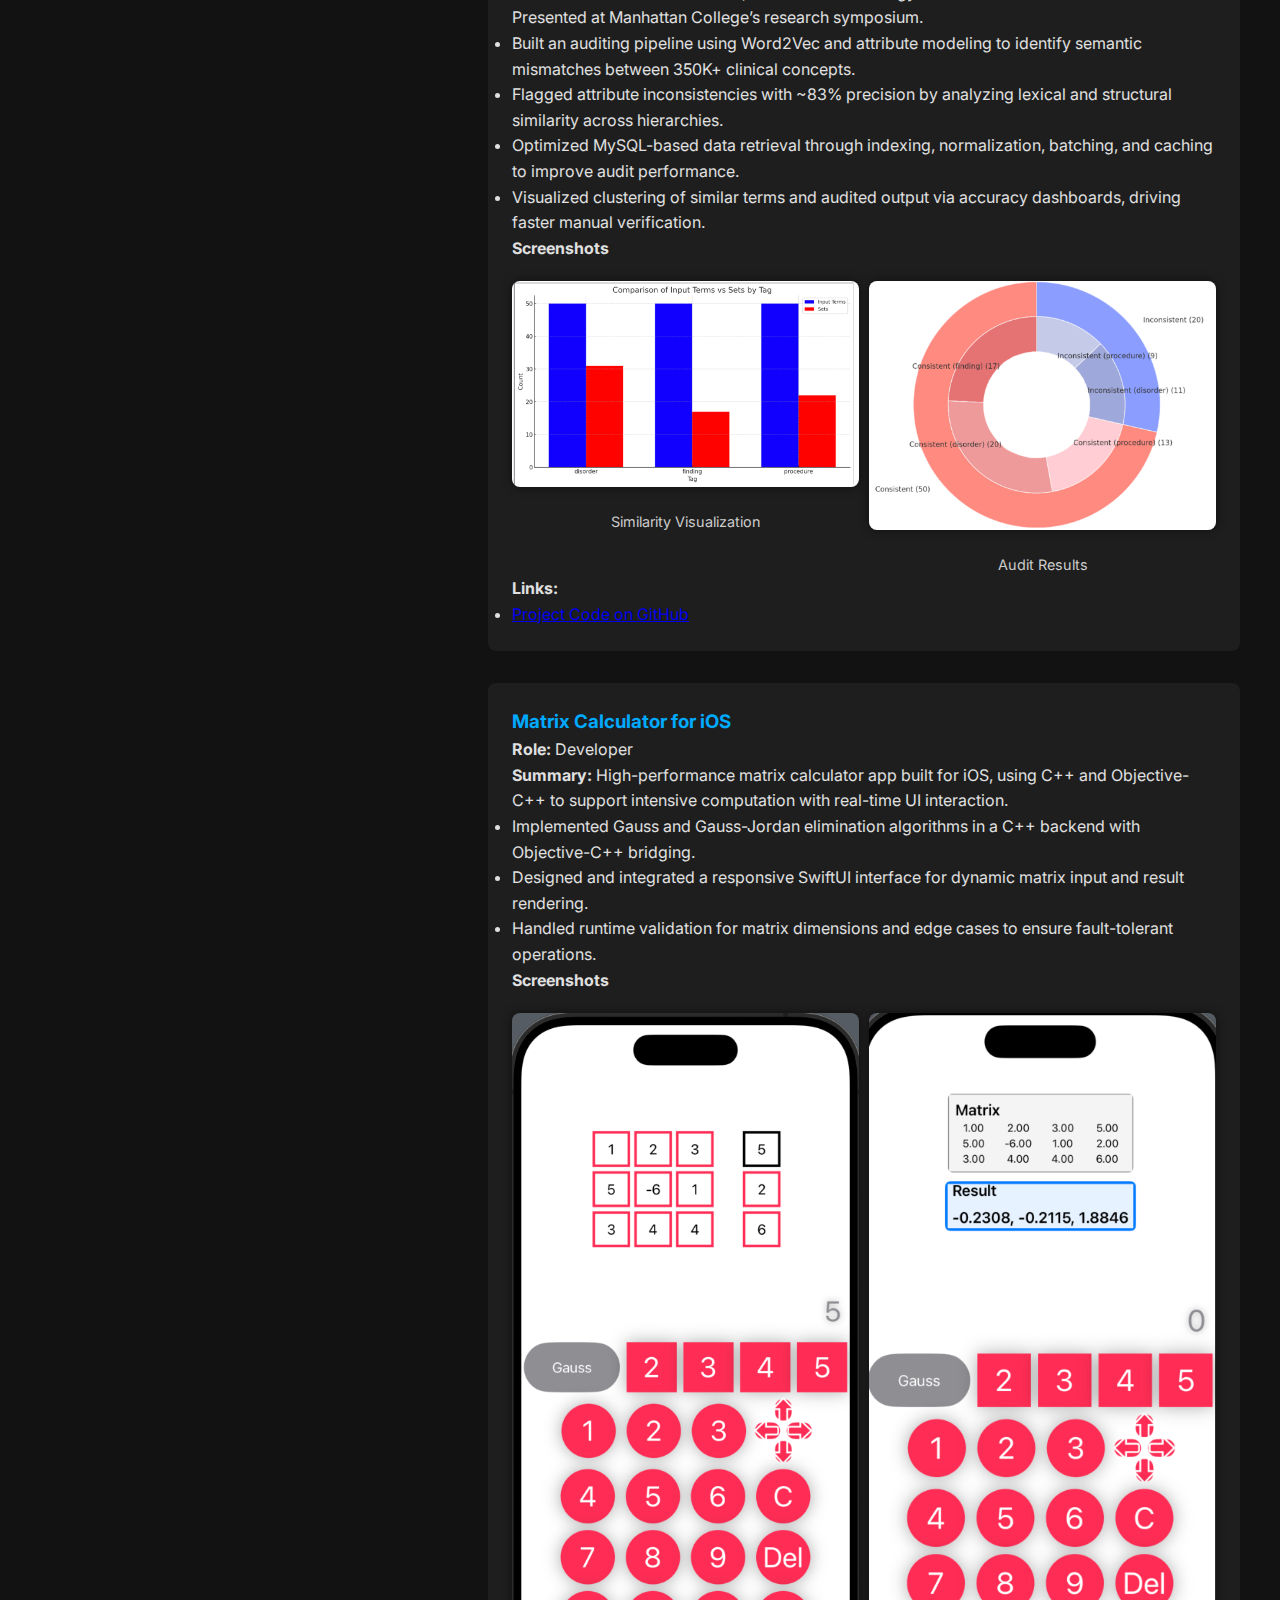
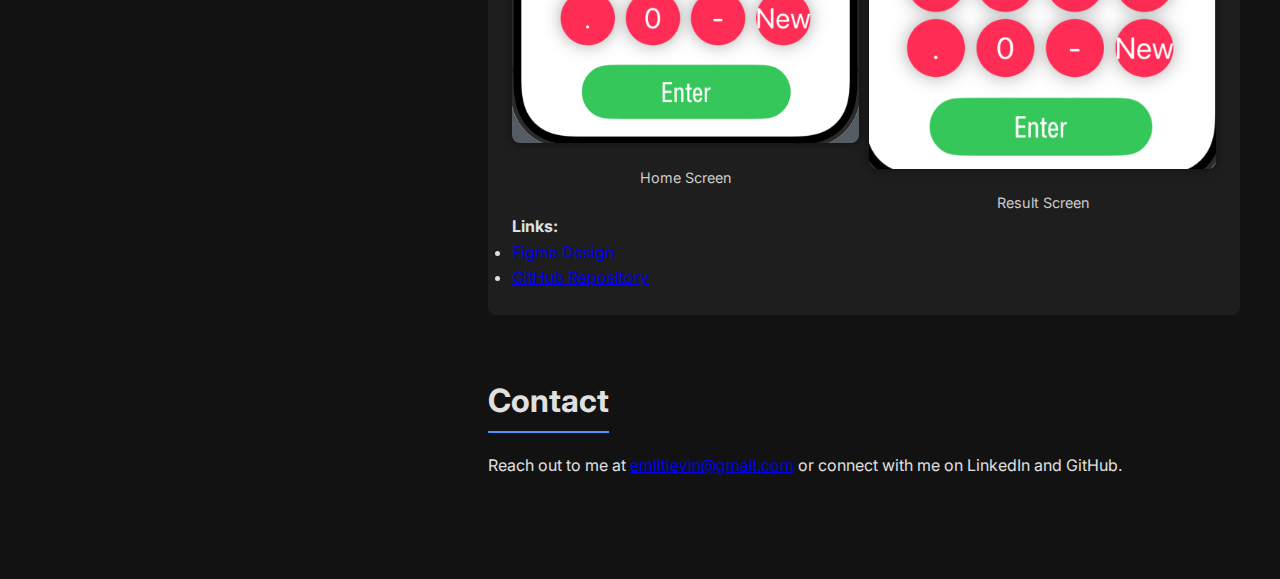
==== commit ac7de446: "improved projects section" ====
--- a/index.html
+++ b/index.html
@@ -153,102 +153,105 @@
     </div>
 
     <!-- Projects Section -->
-    <section id="projects" class="section">
-      <h2>Projects</h2>
-      <!-- Project 1 -->
-      <div class="project">
-        <h3>DOR - Digitized Observation Checklist</h3>
-        <p><strong>Role:</strong> Project Manager, Developer, Designer</p>
-        <p><strong>Summary:</strong> Developed an iOS app to digitize observation checklists for educational institutions, improving data collection and streamlining reporting.</p>
-        <ul>
-          <li>Managed client communications and defined project requirements.</li>
-          <li>Implemented key features across multiple screens.</li>
-          <li>Produced technical documentation and designed the UI/UX in Figma.</li>
-        </ul>
-        <div class="screenshots">
-          <h4>Screenshots</h4>
-          <div class="image-row">
-            <div class="image-container">
-              <img src="images/checklist_page.PNG" alt="Checklist Page" />
-              <figcaption>Checklist Page</figcaption>
-            </div>
-            <div class="image-container">
-              <img src="images/student_profile.PNG" alt="Student Profile" />
-              <figcaption>Student Profile</figcaption>
-            </div>
-            <div class="image-container">
-              <img src="images/home_screen.PNG" alt="Home Screen" />
-              <figcaption>Home Screen</figcaption>
-            </div>
-          </div>
-        </div>
-        <p><strong>Links:</strong></p>
-        <ul>
-          <li><a href="https://www.figma.com/design/pqn4Yp57LnA5tRfVbVVe58/DOR?node-id=5-19&t=TeNGgJr6kRC5P4aV-1" target="_blank">View Figma Design</a></li>
-          <li><a href="https://github.com/CodeWithTejpratab/OrchenIPadApp" target="_blank">View GitHub</a></li>
-        </ul>
-      </div>
-
-      <!-- Project 2 -->
-      <div class="project">
-        <h3>Matrix Calculator</h3>
-        <p><strong>Role:</strong> Developer</p>
-        <p><strong>Summary:</strong> Engineered a high-performance iOS app for advanced matrix operations, leveraging C++ and Objective-C++ for robust computation and smooth UI integration.</p>
-        <ul>
-          <li>Implemented Gauss and Gauss-Jordan elimination for rapid calculations.</li>
-          <li>Bridged C++ with Swift for seamless backend and UI integration.</li>
-          <li>Designed dynamic UI components for intuitive interactions.</li>
-        </ul>
-        <div class="screenshots">
-          <h4>Screenshots</h4>
-          <div class="image-row">
-            <div class="image-container">
-              <img src="images/matrix_home.png" alt="Matrix Home Screen" />
-              <figcaption>Home Screen</figcaption>
-            </div>
-            <div class="image-container">
-              <img src="images/matrix_result.png" alt="Matrix Result Screen" />
-              <figcaption>Result Screen</figcaption>
-            </div>
-          </div>
-        </div>
-        <p><strong>Links:</strong></p>
-        <ul>
-          <li><a href="https://www.figma.com/design/1XfQEsHopPjwN5zXA8ZKdD/NumComp-Project?t=55tMDvTMjGb1WVKr-1" target="_blank">View Figma Design</a></li>
-          <li><a href="https://github.com/CodeWithTejpratab/IOS-app-Matrix-calculator" target="_blank">View GitHub</a></li>
-        </ul>
-      </div>
-
-      <!-- Project 3 -->
-      <div class="project">
-        <h3>Detecting Inconsistencies in the Modeling of SNOMED CT</h3>
-        <p><strong>Role:</strong> Researcher and Developer</p>
-        <p><strong>Summary:</strong> Optimized clinical terminology accuracy by addressing inconsistencies in SNOMED CT using machine learning, lexical analysis, and robust database management techniques.</p>
-        <ul>
-          <li>Developed a methodology leveraging sibling concepts and attribute modeling.</li>
-          <li>Implemented a Word2Vec-based algorithm with a 0.9 similarity threshold.</li>
-          <li>Built efficient database pipelines for seamless data integration.</li>
-          <li>Automated data processing with Python, reducing manual audits.</li>
-        </ul>
-        <div class="screenshots">
-          <h4>Screenshots</h4>
-          <div class="image-row">
-            <div class="image-container">
-              <img src="images/fig4.png" alt="Similarity Visualization" />
-              <figcaption>Similarity Visualization</figcaption>
-            </div>
-            <div class="image-container">
-              <img src="images/fig5.png" alt="Audit Results" />
-              <figcaption>Audit Results</figcaption>
-            </div>
-          </div>
-        </div>
-        <p><strong>Links:</strong></p>
-        <ul>
-          <li><a href="https://github.com/elevin01/Summer-Research?tab=readme-ov-file" target="_blank">View Project Code on GitHub</a></li>
-        </ul>
-      </div>
-    </section>
+<section id="projects" class="section">
+  <h2>Projects</h2>
+
+  <!-- Project 1 -->
+  <div class="project">
+    <h3>DOR – Digitized Observation Rubric</h3>
+    <p><strong>Role:</strong> Product Manager, Developer, Designer</p>
+    <p><strong>Summary:</strong> iPad app developed for the Chair of Education at Manhattan College to digitize the observation and scoring process for student teachers—replacing pen-and-paper checklists with a robust native iOS experience.</p>
+    <ul>
+      <li>Led client communications and defined functional requirements for rubric creation, scoring, and data reporting.</li>
+      <li>Designed complete UI/UX in Figma, focusing on clarity, focus, and real-time scoring usability.</li>
+      <li>Built custom forms (checklist page) to manage categories, sub-categories, dynamic scores, counters, and rubric comments.</li>
+      <li>Implemented local storage and offline functionality to support privacy and reliability in low-connectivity classrooms.</li>
+    </ul>
+    <div class="screenshots">
+      <h4>Screenshots</h4>
+      <div class="image-row">
+        <div class="image-container">
+          <img src="images/checklist_page.PNG" alt="Checklist Page" />
+          <figcaption>Checklist Page</figcaption>
+        </div>
+        <div class="image-container">
+          <img src="images/student_profile.PNG" alt="Student Profile" />
+          <figcaption>Student Profile</figcaption>
+        </div>
+        <div class="image-container">
+          <img src="images/home_screen.PNG" alt="Home Screen" />
+          <figcaption>Home Screen</figcaption>
+        </div>
+      </div>
+    </div>
+    <p><strong>Links:</strong></p>
+    <ul>
+      <li><a href="https://www.figma.com/design/pqn4Yp57LnA5tRfVbVVe58/DOR?node-id=5-19&t=TeNGgJr6kRC5P4aV-1" target="_blank">Figma Design</a></li>
+      <li><a href="https://github.com/CodeWithTejpratab/OrchenIPadApp" target="_blank">GitHub Repository</a></li>
+    </ul>
+  </div>
+
+  <!-- Project 2 -->
+  <div class="project">
+    <h3>Detecting Inconsistencies in SNOMED CT</h3>
+    <p><strong>Role:</strong> Researcher & ML Developer</p>
+    <p><strong>Summary:</strong> Used machine learning and sibling-concept analysis to detect modeling inconsistencies in SNOMED CT, a medical terminology standard used in 80+ countries. Presented at Manhattan College’s research symposium.</p>
+    <ul>
+      <li>Built an auditing pipeline using Word2Vec and attribute modeling to identify semantic mismatches between 350K+ clinical concepts.</li>
+      <li>Flagged attribute inconsistencies with ~83% precision by analyzing lexical and structural similarity across hierarchies.</li>
+      <li>Optimized MySQL-based data retrieval through indexing, normalization, batching, and caching to improve audit performance.</li>
+      <li>Visualized clustering of similar terms and audited output via accuracy dashboards, driving faster manual verification.</li>
+    </ul>
+    <div class="screenshots">
+      <h4>Screenshots</h4>
+      <div class="image-row">
+        <div class="image-container">
+          <img src="images/fig4.png" alt="Similarity Visualization" />
+          <figcaption>Similarity Visualization</figcaption>
+        </div>
+        <div class="image-container">
+          <img src="images/fig5.png" alt="Audit Results" />
+          <figcaption>Audit Results</figcaption>
+        </div>
+      </div>
+    </div>
+    <p><strong>Links:</strong></p>
+    <ul>
+      <li><a href="https://github.com/elevin01/Summer-Research?tab=readme-ov-file" target="_blank">Project Code on GitHub</a></li>
+    </ul>
+  </div>
+
+  <!-- Project 3 -->
+  <div class="project">
+    <h3>Matrix Calculator for iOS</h3>
+    <p><strong>Role:</strong> Developer</p>
+    <p><strong>Summary:</strong> High-performance matrix calculator app built for iOS, using C++ and Objective-C++ to support intensive computation with real-time UI interaction.</p>
+    <ul>
+      <li>Implemented Gauss and Gauss-Jordan elimination algorithms in a C++ backend with Objective-C++ bridging.</li>
+      <li>Designed and integrated a responsive SwiftUI interface for dynamic matrix input and result rendering.</li>
+      <li>Handled runtime validation for matrix dimensions and edge cases to ensure fault-tolerant operations.</li>
+    </ul>
+    <div class="screenshots">
+      <h4>Screenshots</h4>
+      <div class="image-row">
+        <div class="image-container">
+          <img src="images/matrix_home.png" alt="Matrix Home Screen" />
+          <figcaption>Home Screen</figcaption>
+        </div>
+        <div class="image-container">
+          <img src="images/matrix_result.png" alt="Matrix Result Screen" />
+          <figcaption>Result Screen</figcaption>
+        </div>
+      </div>
+    </div>
+    <p><strong>Links:</strong></p>
+    <ul>
+      <li><a href="https://www.figma.com/design/1XfQEsHopPjwN5zXA8ZKdD/NumComp-Project?t=55tMDvTMjGb1WVKr-1" target="_blank">Figma Design</a></li>
+      <li><a href="https://github.com/CodeWithTejpratab/IOS-app-Matrix-calculator" target="_blank">GitHub Repository</a></li>
+    </ul>
+  </div>
+</section>
+
 
     <!-- Contact Section -->
     <section id="contact" class="section">
